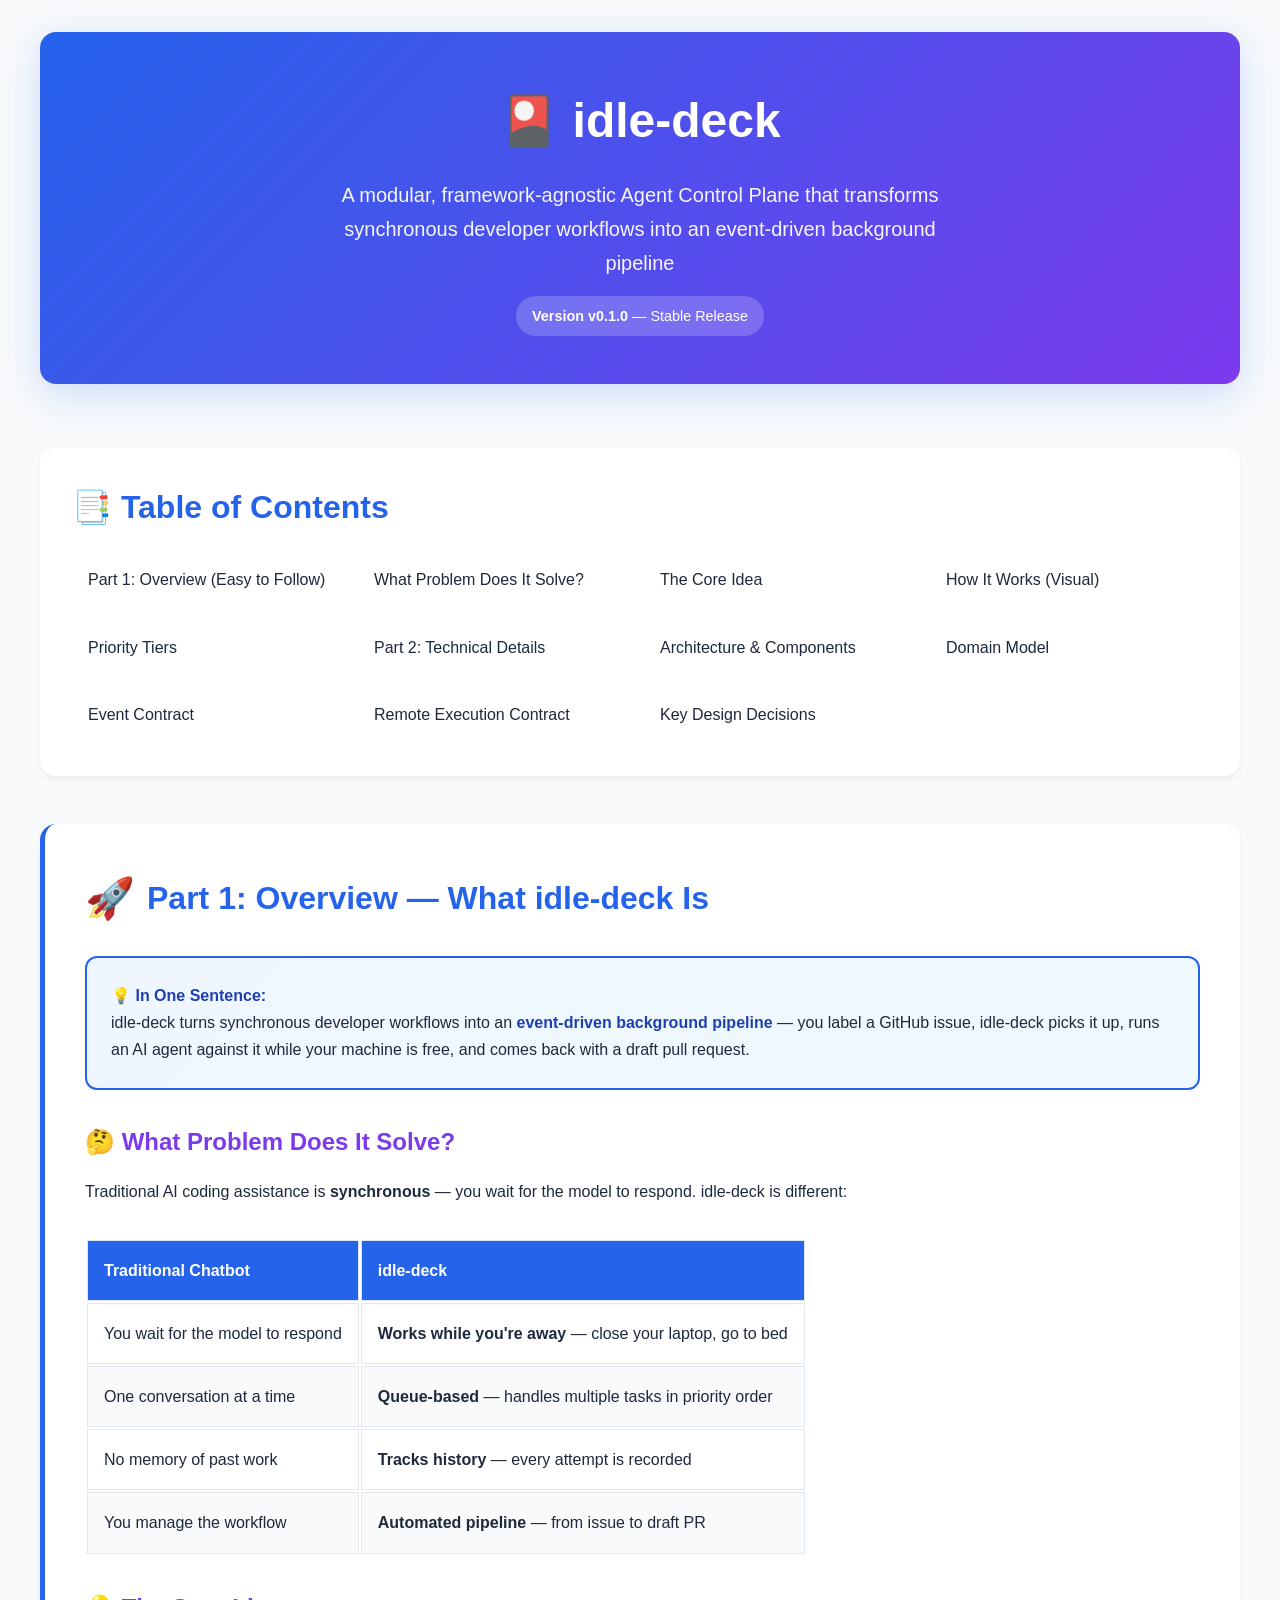
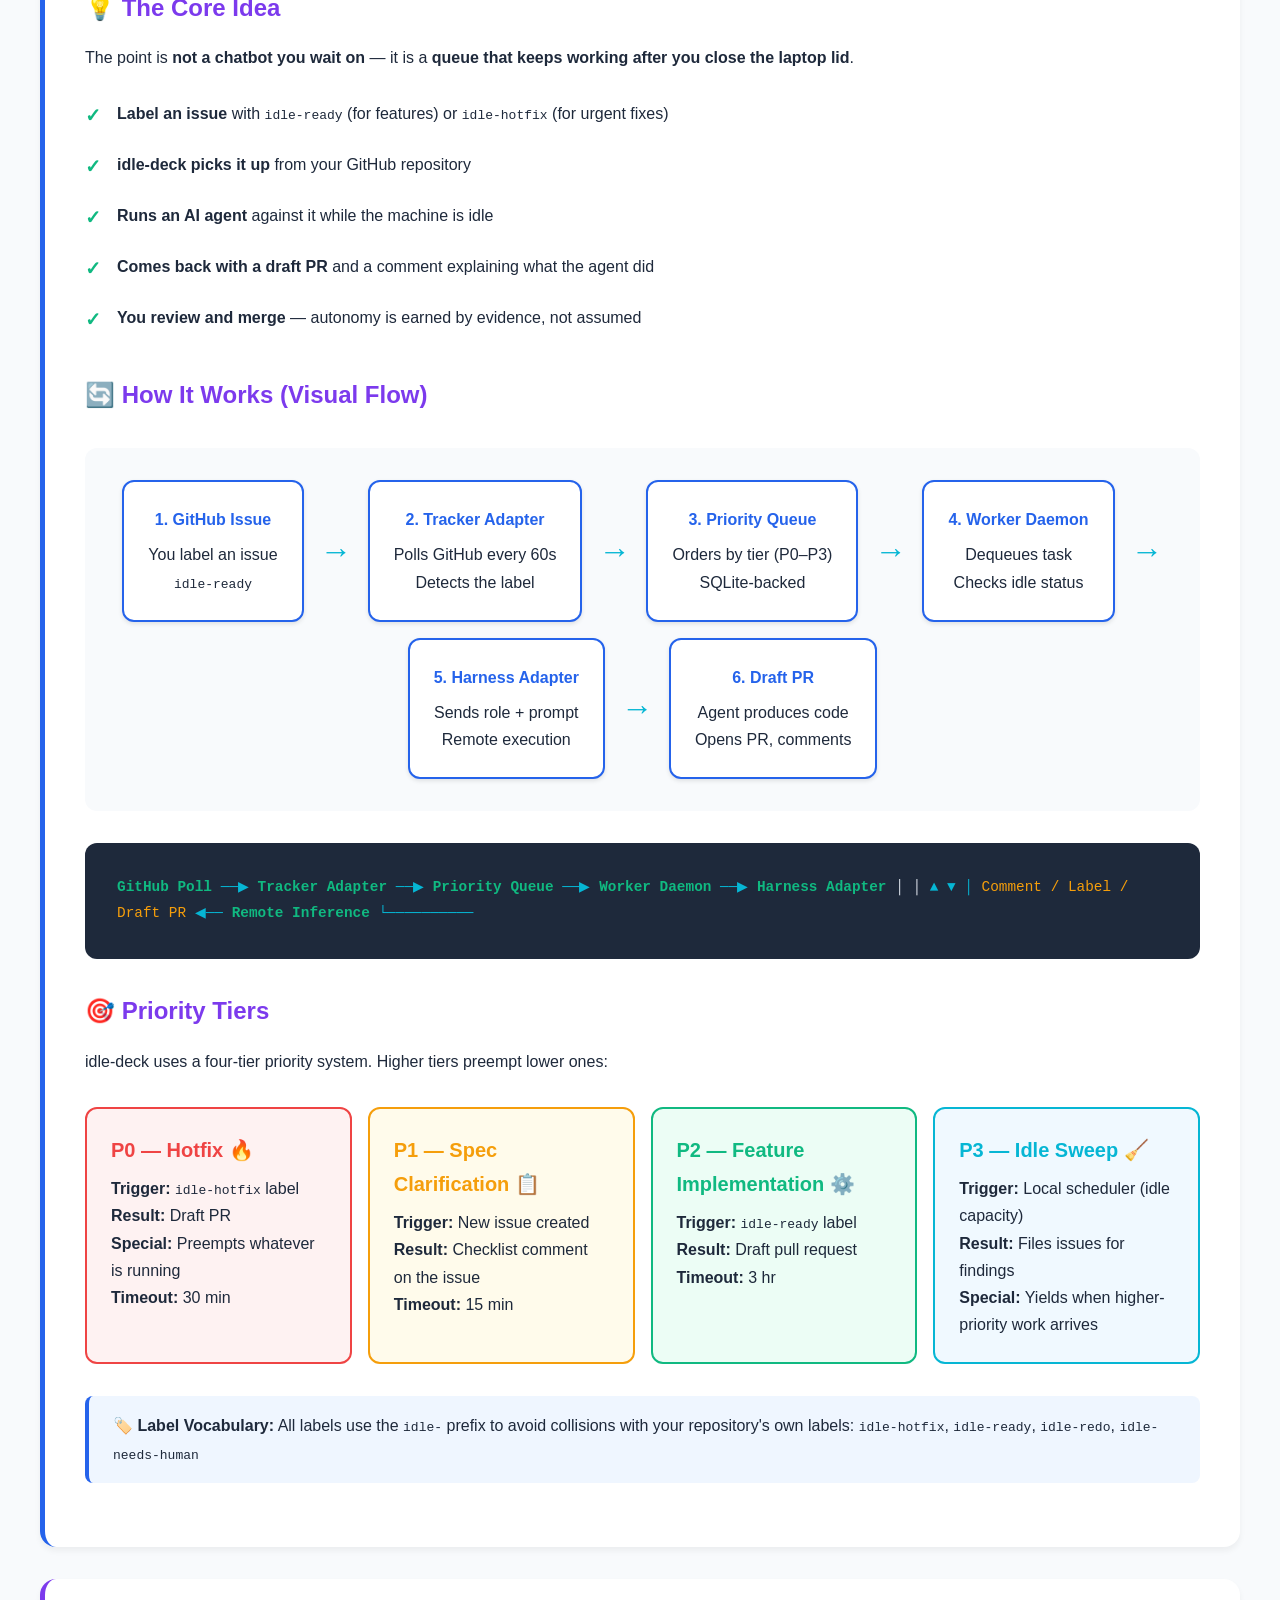
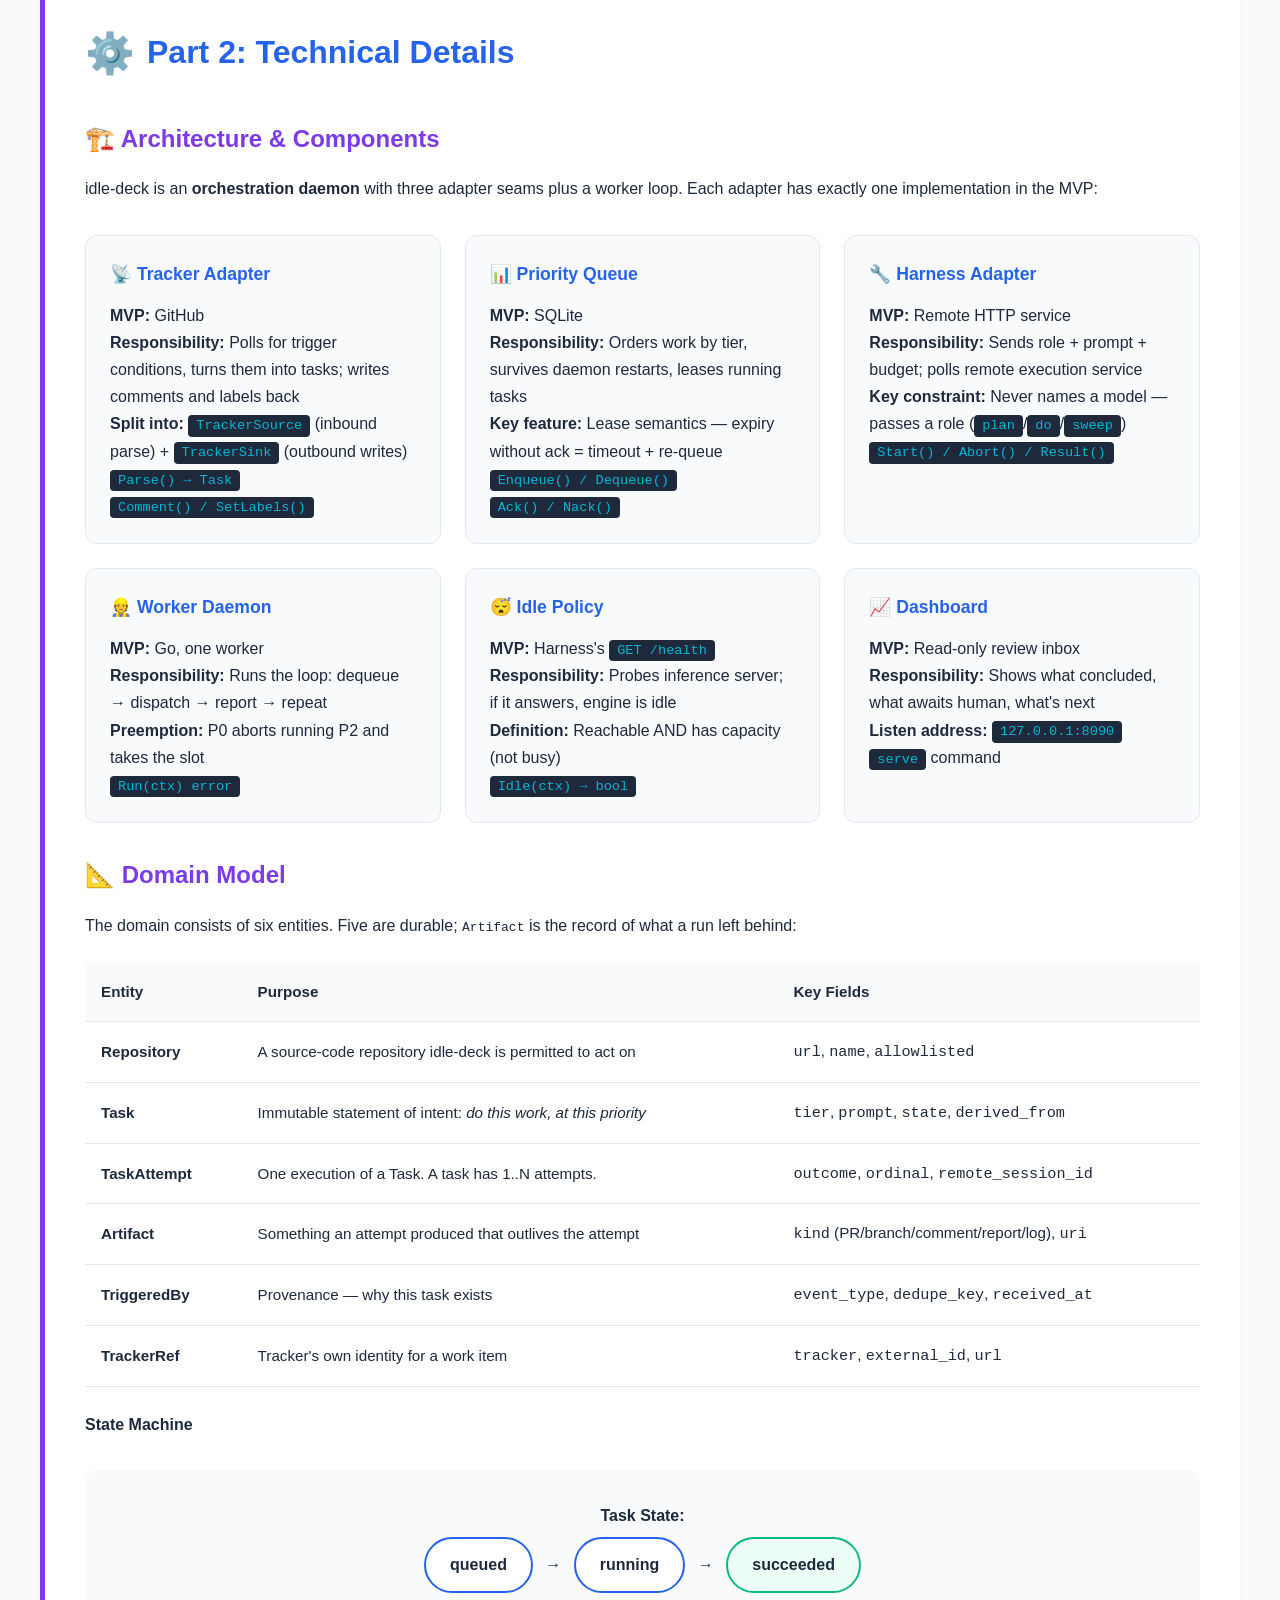
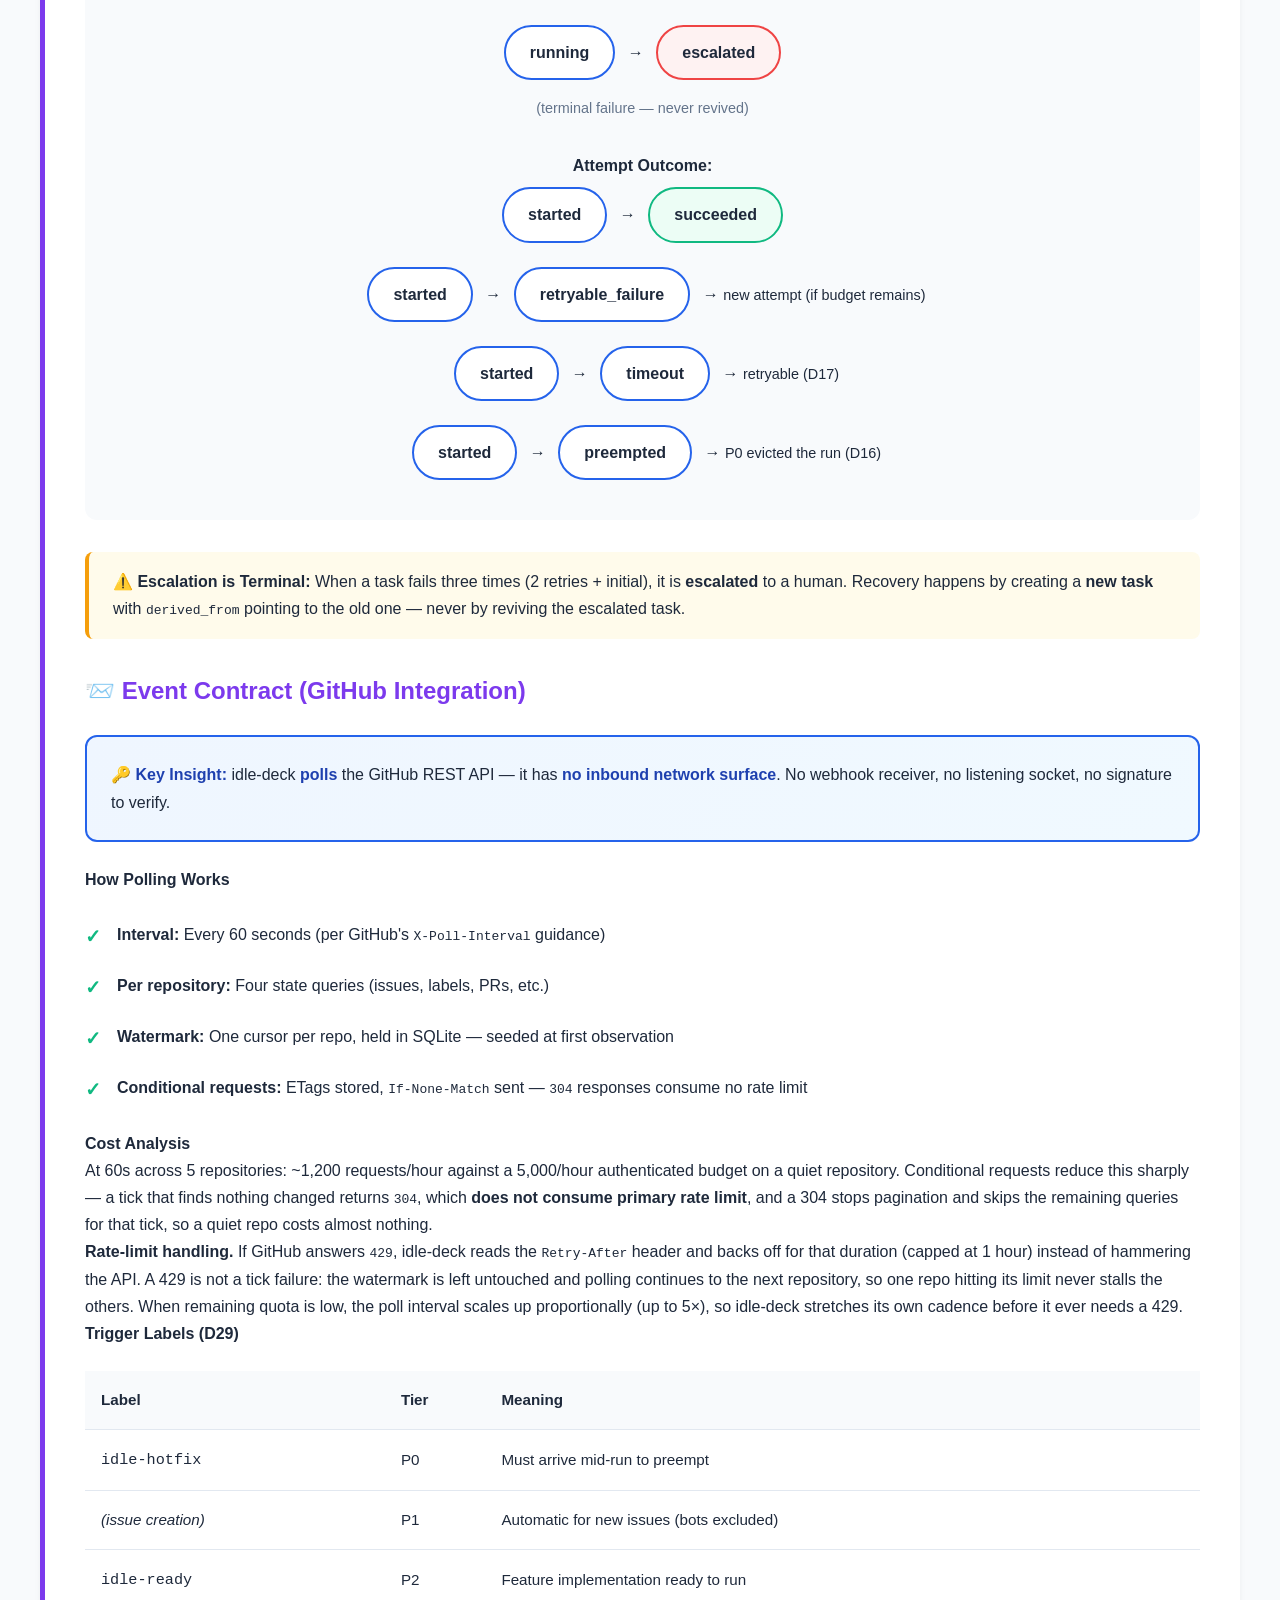
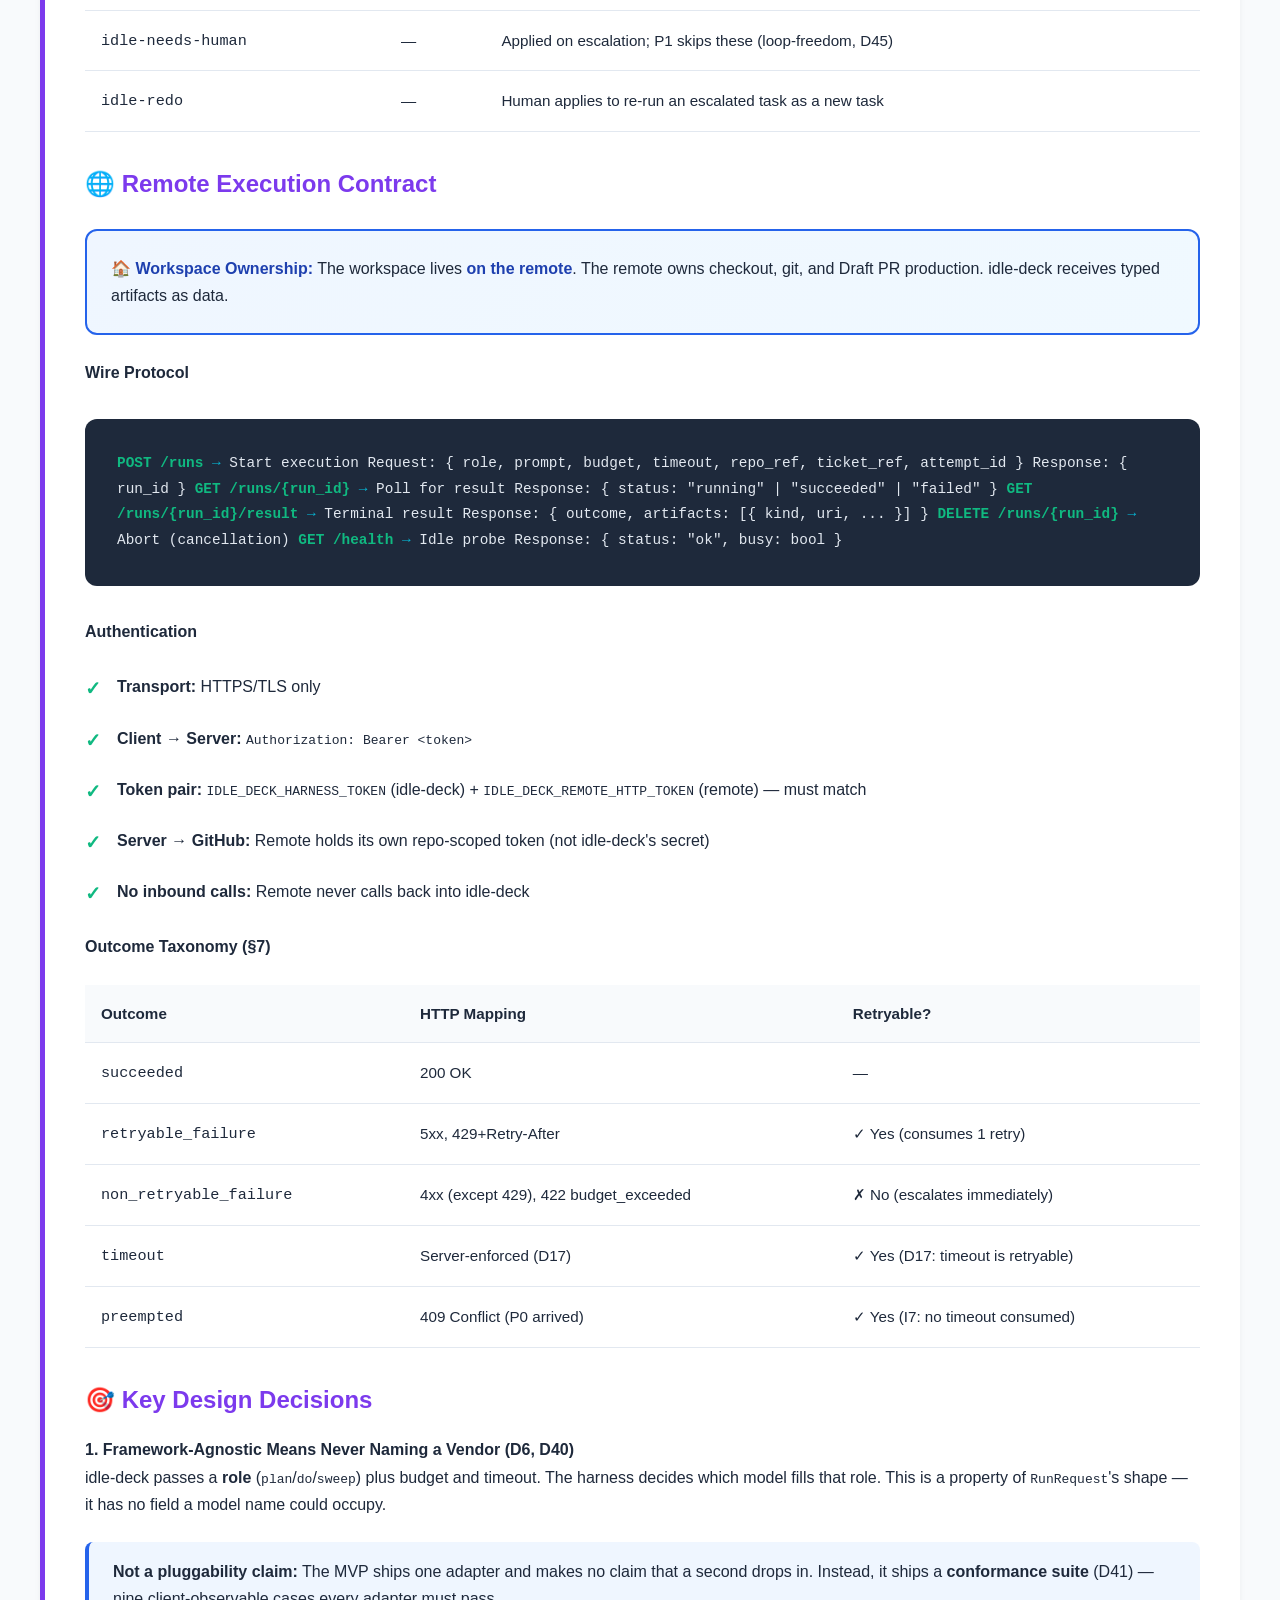
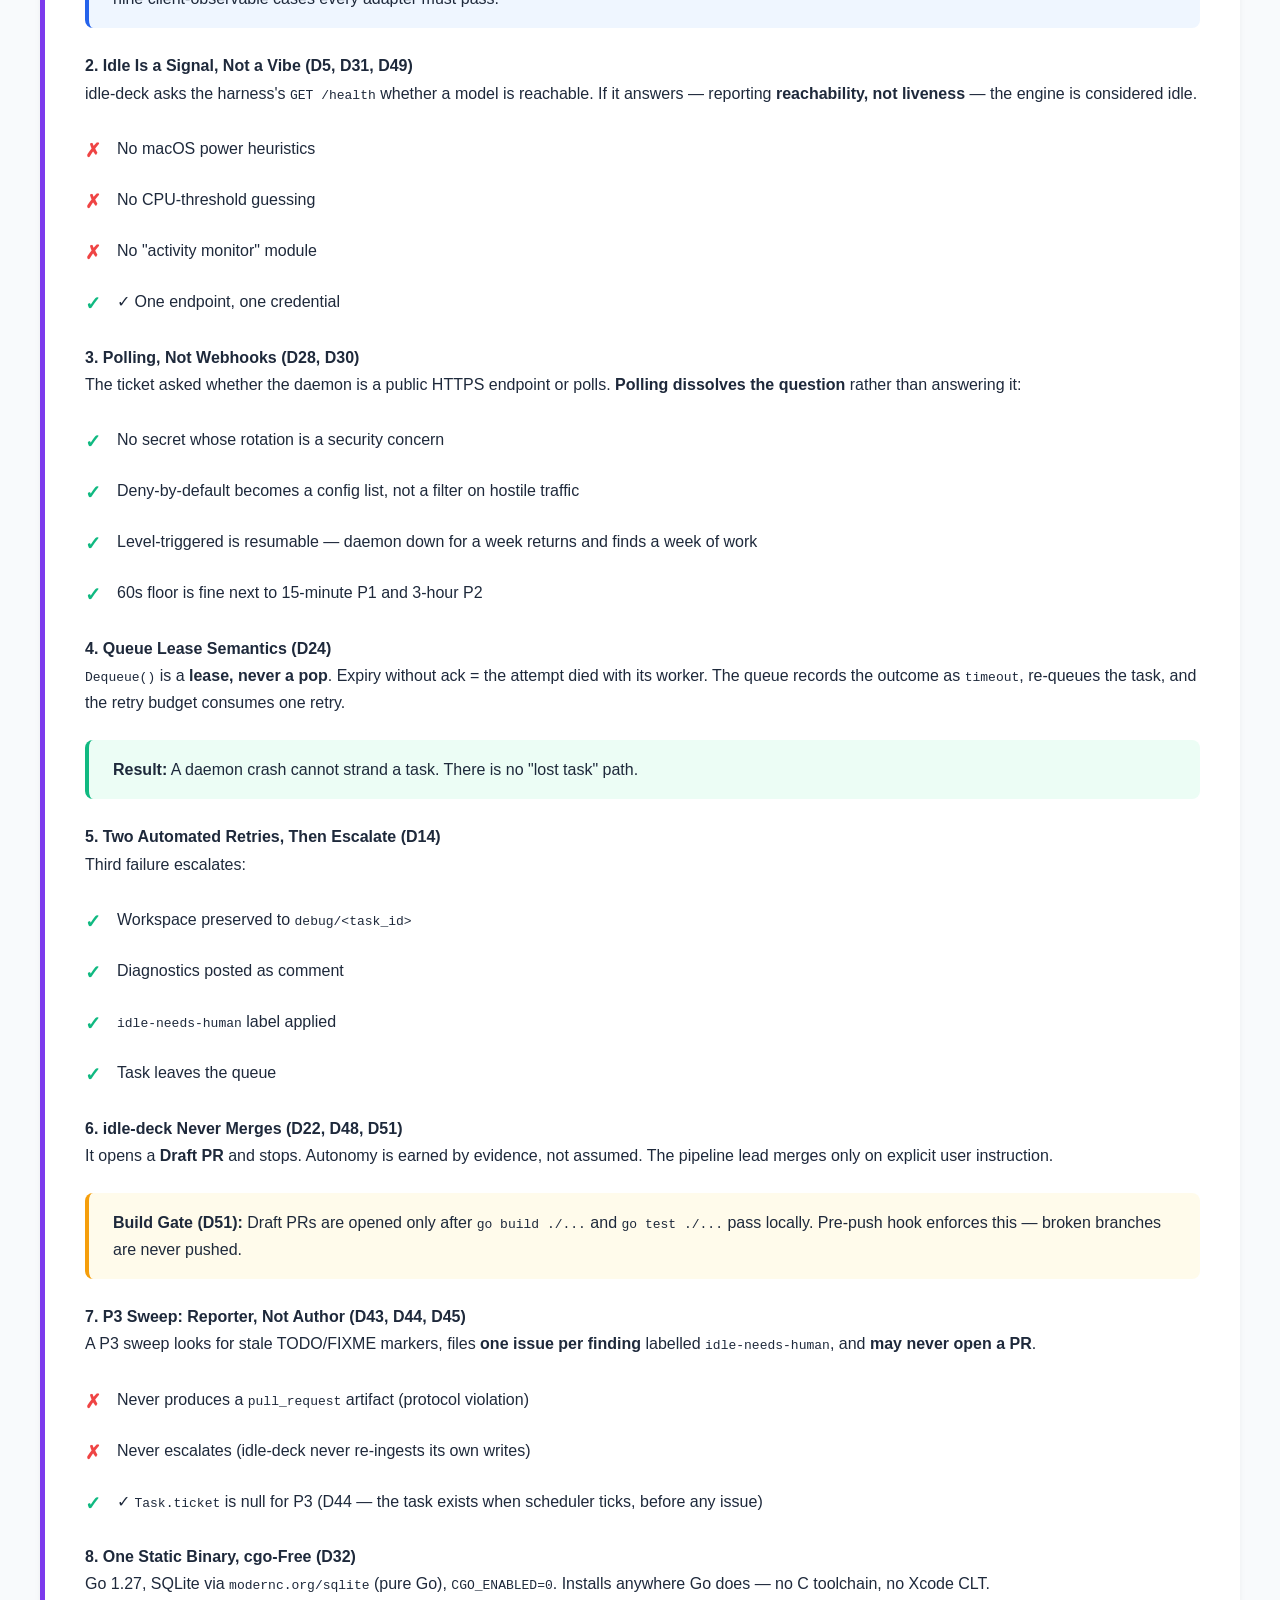
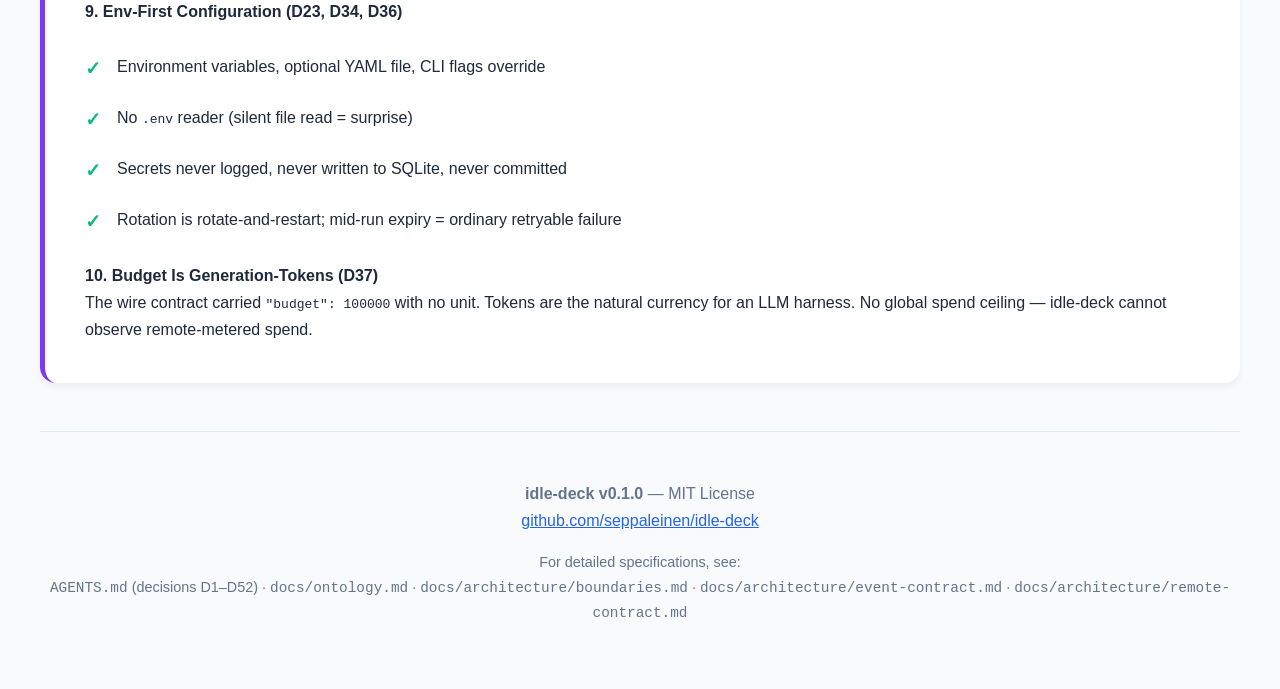
==== EXPLANATION.html @ 6f50c801 "docs: record rate-limit awareness (D52) in event contract, AGENTS.md, changelog, EXPLANATION.html Co" ====
<!DOCTYPE html>
<html lang="en">
<head>
    <meta charset="UTF-8">
    <meta name="viewport" content="width=device-width, initial-scale=1.0">
    <title>idle-deck — What It Is and How It Works</title>
    <style>
        :root {
            --primary: #2563eb;
            --primary-dark: #1e40af;
            --secondary: #7c3aed;
            --accent: #06b6d4;
            --success: #10b981;
            --warning: #f59e0b;
            --danger: #ef4444;
            --bg: #f8fafc;
            --card-bg: #ffffff;
            --text: #1e293b;
            --text-light: #64748b;
            --border: #e2e8f0;
        }

        * {
            margin: 0;
            padding: 0;
            box-sizing: border-box;
        }

        body {
            font-family: -apple-system, BlinkMacSystemFont, 'Segoe UI', Roboto, 'Helvetica Neue', Arial, sans-serif;
            line-height: 1.7;
            color: var(--text);
            background: var(--bg);
            padding: 2rem;
        }

        .container {
            max-width: 1200px;
            margin: 0 auto;
        }

        header {
            text-align: center;
            margin-bottom: 4rem;
            padding: 3rem 0;
            background: linear-gradient(135deg, var(--primary) 0%, var(--secondary) 100%);
            border-radius: 1rem;
            color: white;
            box-shadow: 0 10px 40px rgba(37, 99, 235, 0.2);
        }

        header h1 {
            font-size: 3rem;
            margin-bottom: 1rem;
            font-weight: 800;
        }

        header .tagline {
            font-size: 1.25rem;
            opacity: 0.95;
            max-width: 600px;
            margin: 0 auto;
        }

        .version-badge {
            display: inline-block;
            background: rgba(255,255,255,0.2);
            padding: 0.5rem 1rem;
            border-radius: 2rem;
            margin-top: 1rem;
            font-size: 0.9rem;
        }

        nav.toc {
            background: var(--card-bg);
            padding: 2rem;
            border-radius: 1rem;
            margin-bottom: 3rem;
            box-shadow: 0 4px 6px rgba(0,0,0,0.05);
        }

        nav.toc h2 {
            margin-bottom: 1rem;
            color: var(--primary);
        }

        nav.toc ul {
            list-style: none;
            display: grid;
            grid-template-columns: repeat(auto-fit, minmax(250px, 1fr));
            gap: 0.5rem;
        }

        nav.toc li {
            padding: 0.5rem 0;
        }

        nav.toc a {
            color: var(--text);
            text-decoration: none;
            padding: 0.5rem 1rem;
            border-radius: 0.5rem;
            display: block;
            transition: all 0.2s;
        }

        nav.toc a:hover {
            background: var(--primary);
            color: white;
        }

        section {
            background: var(--card-bg);
            padding: 2.5rem;
            border-radius: 1rem;
            margin-bottom: 2rem;
            box-shadow: 0 4px 6px rgba(0,0,0,0.05);
        }

        section.part-1 {
            border-left: 5px solid var(--primary);
        }

        section.part-2 {
            border-left: 5px solid var(--secondary);
        }

        h2 {
            font-size: 2rem;
            margin-bottom: 1.5rem;
            color: var(--primary);
            display: flex;
            align-items: center;
            gap: 0.75rem;
        }

        h2 .icon {
            font-size: 2.5rem;
        }

        h3 {
            font-size: 1.5rem;
            margin: 2rem 0 1rem;
            color: var(--secondary);
        }

        .highlight-box {
            background: linear-gradient(135deg, #eff6ff 0%, #f0f9ff 100%);
            border: 2px solid var(--primary);
            border-radius: 0.75rem;
            padding: 1.5rem;
            margin: 1.5rem 0;
        }

        .highlight-box strong {
            color: var(--primary-dark);
        }

        .diagram {
            background: #1e293b;
            color: #e2e8f0;
            padding: 2rem;
            border-radius: 0.75rem;
            margin: 2rem 0;
            overflow-x: auto;
            font-family: 'Courier New', monospace;
            font-size: 0.9rem;
            line-height: 1.8;
        }

        .diagram .arrow {
            color: var(--accent);
        }

        .diagram .component {
            color: var(--success);
            font-weight: bold;
        }

        .diagram .data {
            color: var(--warning);
        }

        .flow-chart {
            display: flex;
            flex-wrap: wrap;
            gap: 1rem;
            justify-content: center;
            align-items: center;
            margin: 2rem 0;
            padding: 2rem;
            background: var(--bg);
            border-radius: 0.75rem;
        }

        .flow-step {
            background: white;
            padding: 1.5rem;
            border-radius: 0.75rem;
            border: 2px solid var(--primary);
            text-align: center;
            min-width: 150px;
            box-shadow: 0 2px 4px rgba(0,0,0,0.1);
        }

        .flow-step strong {
            display: block;
            color: var(--primary);
            margin-bottom: 0.5rem;
        }

        .flow-arrow {
            font-size: 2rem;
            color: var(--accent);
        }

        .tier-grid {
            display: grid;
            grid-template-columns: repeat(auto-fit, minmax(200px, 1fr));
            gap: 1rem;
            margin: 2rem 0;
        }

        .tier-card {
            padding: 1.5rem;
            border-radius: 0.75rem;
            border: 2px solid;
        }

        .tier-card.p0 {
            background: #fef2f2;
            border-color: var(--danger);
        }

        .tier-card.p1 {
            background: #fffbeb;
            border-color: var(--warning);
        }

        .tier-card.p2 {
            background: #ecfdf5;
            border-color: var(--success);
        }

        .tier-card.p3 {
            background: #f0f9ff;
            border-color: var(--accent);
        }

        .tier-card h4 {
            font-size: 1.25rem;
            margin-bottom: 0.5rem;
        }

        .tier-card.p0 h4 { color: var(--danger); }
        .tier-card.p1 h4 { color: var(--warning); }
        .tier-card.p2 h4 { color: var(--success); }
        .tier-card.p3 h4 { color: var(--accent); }

        .entity-table {
            width: 100%;
            border-collapse: collapse;
            margin: 1.5rem 0;
            font-size: 0.95rem;
        }

        .entity-table th,
        .entity-table td {
            padding: 1rem;
            text-align: left;
            border-bottom: 1px solid var(--border);
        }

        .entity-table th {
            background: var(--bg);
            font-weight: 600;
            color: var(--text);
        }

        .entity-table tr:hover {
            background: var(--bg);
        }

        .callout {
            padding: 1rem 1.5rem;
            border-radius: 0.5rem;
            margin: 1.5rem 0;
            border-left: 4px solid;
        }

        .callout.info {
            background: #eff6ff;
            border-color: var(--primary);
        }

        .callout.warning {
            background: #fffbeb;
            border-color: var(--warning);
        }

        .callout.success {
            background: #ecfdf5;
            border-color: var(--success);
        }

        .component-grid {
            display: grid;
            grid-template-columns: repeat(auto-fit, minmax(280px, 1fr));
            gap: 1.5rem;
            margin: 2rem 0;
        }

        .component-card {
            background: var(--bg);
            padding: 1.5rem;
            border-radius: 0.75rem;
            border: 1px solid var(--border);
        }

        .component-card h4 {
            color: var(--primary);
            margin-bottom: 0.75rem;
            font-size: 1.1rem;
        }

        .component-card code {
            background: #1e293b;
            color: var(--accent);
            padding: 0.2rem 0.5rem;
            border-radius: 0.25rem;
            font-size: 0.85rem;
        }

        .state-machine {
            background: var(--bg);
            padding: 2rem;
            border-radius: 0.75rem;
            margin: 2rem 0;
            text-align: center;
        }

        .state {
            display: inline-block;
            padding: 0.75rem 1.5rem;
            background: white;
            border: 2px solid var(--primary);
            border-radius: 2rem;
            margin: 0.5rem;
            font-weight: 600;
        }

        .state.terminal {
            border-color: var(--success);
            background: #ecfdf5;
        }

        .state.terminal.failure {
            border-color: var(--danger);
            background: #fef2f2;
        }

        .comparison-table {
            width: 100%;
            border-collapse: collapse;
            margin: 2rem 0;
        }

        .comparison-table th,
        .comparison-table td {
            padding: 1rem;
            border: 1px solid var(--border);
            text-align: left;
        }

        .comparison-table th {
            background: var(--primary);
            color: white;
        }

        .comparison-table tr:nth-child(even) {
            background: var(--bg);
        }

        .icon-list {
            list-style: none;
            margin: 1rem 0;
        }

        .icon-list li {
            padding: 0.75rem 0;
            padding-left: 2rem;
            position: relative;
        }

        .icon-list li::before {
            content: '✓';
            position: absolute;
            left: 0;
            color: var(--success);
            font-weight: bold;
            font-size: 1.2rem;
        }

        .icon-list li.no::before {
            content: '✗';
            color: var(--danger);
        }

        footer {
            text-align: center;
            padding: 3rem 0;
            color: var(--text-light);
            border-top: 1px solid var(--border);
            margin-top: 3rem;
        }

        @media (max-width: 768px) {
            body {
                padding: 1rem;
            }

            header h1 {
                font-size: 2rem;
            }

            section {
                padding: 1.5rem;
            }

            .flow-chart {
                flex-direction: column;
            }

            .flow-arrow {
                transform: rotate(90deg);
            }
        }
    </style>
</head>
<body>
    <div class="container">
        <header>
            <h1>🎴 idle-deck</h1>
            <p class="tagline">
                A modular, framework-agnostic Agent Control Plane that transforms synchronous developer workflows into an event-driven background pipeline
            </p>
            <div class="version-badge">
                <strong>Version v0.1.0</strong> — Stable Release
            </div>
        </header>

        <nav class="toc">
            <h2>📑 Table of Contents</h2>
            <ul>
                <li><a href="#part1-overview">Part 1: Overview (Easy to Follow)</a></li>
                <li><a href="#what-problem">What Problem Does It Solve?</a></li>
                <li><a href="#core-idea">The Core Idea</a></li>
                <li><a href="#how-it-works">How It Works (Visual)</a></li>
                <li><a href="#priority-tiers">Priority Tiers</a></li>
                <li><a href="#part2-technical">Part 2: Technical Details</a></li>
                <li><a href="#architecture">Architecture & Components</a></li>
                <li><a href="#domain-model">Domain Model</a></li>
                <li><a href="#event-contract">Event Contract</a></li>
                <li><a href="#remote-contract">Remote Execution Contract</a></li>
                <li><a href="#key-decisions">Key Design Decisions</a></li>
            </ul>
        </nav>

        <!-- PART 1: OVERVIEW -->
        <section id="part1-overview" class="part-1">
            <h2><span class="icon">🚀</span> Part 1: Overview — What idle-deck Is</h2>

            <div class="highlight-box">
                <strong>💡 In One Sentence:</strong><br>
                idle-deck turns synchronous developer workflows into an <strong>event-driven background pipeline</strong> — you label a GitHub issue, idle-deck picks it up, runs an AI agent against it while your machine is free, and comes back with a draft pull request.
            </div>

            <h3 id="what-problem">🤔 What Problem Does It Solve?</h3>

            <p>Traditional AI coding assistance is <strong>synchronous</strong> — you wait for the model to respond. idle-deck is different:</p>

            <div class="comparison-table">
                <table>
                    <thead>
                        <tr>
                            <th>Traditional Chatbot</th>
                            <th>idle-deck</th>
                        </tr>
                    </thead>
                    <tbody>
                        <tr>
                            <td>You wait for the model to respond</td>
                            <td><strong>Works while you're away</strong> — close your laptop, go to bed</td>
                        </tr>
                        <tr>
                            <td>One conversation at a time</td>
                            <td><strong>Queue-based</strong> — handles multiple tasks in priority order</td>
                        </tr>
                        <tr>
                            <td>No memory of past work</td>
                            <td><strong>Tracks history</strong> — every attempt is recorded</td>
                        </tr>
                        <tr>
                            <td>You manage the workflow</td>
                            <td><strong>Automated pipeline</strong> — from issue to draft PR</td>
                        </tr>
                    </tbody>
                </table>
            </div>

            <h3 id="core-idea">💡 The Core Idea</h3>

            <p>The point is <strong>not a chatbot you wait on</strong> — it is a <strong>queue that keeps working after you close the laptop lid</strong>.</p>

            <ul class="icon-list">
                <li><strong>Label an issue</strong> with <code>idle-ready</code> (for features) or <code>idle-hotfix</code> (for urgent fixes)</li>
                <li><strong>idle-deck picks it up</strong> from your GitHub repository</li>
                <li><strong>Runs an AI agent</strong> against it while the machine is idle</li>
                <li><strong>Comes back with a draft PR</strong> and a comment explaining what the agent did</li>
                <li><strong>You review and merge</strong> — autonomy is earned by evidence, not assumed</li>
            </ul>

            <h3 id="how-it-works">🔄 How It Works (Visual Flow)</h3>

            <div class="flow-chart">
                <div class="flow-step">
                    <strong>1. GitHub Issue</strong>
                    You label an issue<br>
                    <code>idle-ready</code>
                </div>
                <div class="flow-arrow">→</div>
                <div class="flow-step">
                    <strong>2. Tracker Adapter</strong>
                    Polls GitHub every 60s<br>
                    Detects the label
                </div>
                <div class="flow-arrow">→</div>
                <div class="flow-step">
                    <strong>3. Priority Queue</strong>
                    Orders by tier (P0–P3)<br>
                    SQLite-backed
                </div>
                <div class="flow-arrow">→</div>
                <div class="flow-step">
                    <strong>4. Worker Daemon</strong>
                    Dequeues task<br>
                    Checks idle status
                </div>
                <div class="flow-arrow">→</div>
                <div class="flow-step">
                    <strong>5. Harness Adapter</strong>
                    Sends role + prompt<br>
                    Remote execution
                </div>
                <div class="flow-arrow">→</div>
                <div class="flow-step">
                    <strong>6. Draft PR</strong>
                    Agent produces code<br>
                    Opens PR, comments
                </div>
            </div>

            <div class="diagram">
<span class="component">GitHub Poll</span> <span class="arrow">──▶</span> <span class="component">Tracker Adapter</span> <span class="arrow">──▶</span> <span class="component">Priority Queue</span> <span class="arrow">──▶</span> <span class="component">Worker Daemon</span> <span class="arrow">──▶</span> <span class="component">Harness Adapter</span>
                                                                                                                                  │                                                    │
                                                                                                                                  <span class="arrow">▲</span>                                                    <span class="arrow">▼</span>
                                                                                                                                  <span class="arrow">│</span>                                   <span class="data">Comment / Label / Draft PR</span> <span class="arrow">◀──</span> <span class="component">Remote Inference</span>
                                                                                                                                  <span class="arrow">└──────────</span>
            </div>

            <h3 id="priority-tiers">🎯 Priority Tiers</h3>

            <p>idle-deck uses a four-tier priority system. Higher tiers preempt lower ones:</p>

            <div class="tier-grid">
                <div class="tier-card p0">
                    <h4>P0 — Hotfix 🔥</h4>
                    <p><strong>Trigger:</strong> <code>idle-hotfix</code> label</p>
                    <p><strong>Result:</strong> Draft PR</p>
                    <p><strong>Special:</strong> Preempts whatever is running</p>
                    <p><strong>Timeout:</strong> 30 min</p>
                </div>

                <div class="tier-card p1">
                    <h4>P1 — Spec Clarification 📋</h4>
                    <p><strong>Trigger:</strong> New issue created</p>
                    <p><strong>Result:</strong> Checklist comment on the issue</p>
                    <p><strong>Timeout:</strong> 15 min</p>
                </div>

                <div class="tier-card p2">
                    <h4>P2 — Feature Implementation ⚙️</h4>
                    <p><strong>Trigger:</strong> <code>idle-ready</code> label</p>
                    <p><strong>Result:</strong> Draft pull request</p>
                    <p><strong>Timeout:</strong> 3 hr</p>
                </div>

                <div class="tier-card p3">
                    <h4>P3 — Idle Sweep 🧹</h4>
                    <p><strong>Trigger:</strong> Local scheduler (idle capacity)</p>
                    <p><strong>Result:</strong> Files issues for findings</p>
                    <p><strong>Special:</strong> Yields when higher-priority work arrives</p>
                </div>
            </div>

            <div class="callout info">
                <strong>🏷️ Label Vocabulary:</strong> All labels use the <code>idle-</code> prefix to avoid collisions with your repository's own labels:
                <code>idle-hotfix</code>, <code>idle-ready</code>, <code>idle-redo</code>, <code>idle-needs-human</code>
            </div>
        </section>

        <!-- PART 2: TECHNICAL DETAILS -->
        <section id="part2-technical" class="part-2">
            <h2><span class="icon">⚙️</span> Part 2: Technical Details</h2>

            <h3 id="architecture">🏗️ Architecture & Components</h3>

            <p>idle-deck is an <strong>orchestration daemon</strong> with three adapter seams plus a worker loop. Each adapter has exactly one implementation in the MVP:</p>

            <div class="component-grid">
                <div class="component-card">
                    <h4>📡 Tracker Adapter</h4>
                    <p><strong>MVP:</strong> GitHub</p>
                    <p><strong>Responsibility:</strong> Polls for trigger conditions, turns them into tasks; writes comments and labels back</p>
                    <p><strong>Split into:</strong> <code>TrackerSource</code> (inbound parse) + <code>TrackerSink</code> (outbound writes)</p>
                    <code>Parse() → Task</code><br>
                    <code>Comment() / SetLabels()</code>
                </div>

                <div class="component-card">
                    <h4>📊 Priority Queue</h4>
                    <p><strong>MVP:</strong> SQLite</p>
                    <p><strong>Responsibility:</strong> Orders work by tier, survives daemon restarts, leases running tasks</p>
                    <p><strong>Key feature:</strong> Lease semantics — expiry without ack = timeout + re-queue</p>
                    <code>Enqueue() / Dequeue()</code><br>
                    <code>Ack() / Nack()</code>
                </div>

                <div class="component-card">
                    <h4>🔧 Harness Adapter</h4>
                    <p><strong>MVP:</strong> Remote HTTP service</p>
                    <p><strong>Responsibility:</strong> Sends role + prompt + budget; polls remote execution service</p>
                    <p><strong>Key constraint:</strong> Never names a model — passes a role (<code>plan</code>/<code>do</code>/<code>sweep</code>)</p>
                    <code>Start() / Abort() / Result()</code>
                </div>

                <div class="component-card">
                    <h4>👷 Worker Daemon</h4>
                    <p><strong>MVP:</strong> Go, one worker</p>
                    <p><strong>Responsibility:</strong> Runs the loop: dequeue → dispatch → report → repeat</p>
                    <p><strong>Preemption:</strong> P0 aborts running P2 and takes the slot</p>
                    <code>Run(ctx) error</code>
                </div>

                <div class="component-card">
                    <h4>😴 Idle Policy</h4>
                    <p><strong>MVP:</strong> Harness's <code>GET /health</code></p>
                    <p><strong>Responsibility:</strong> Probes inference server; if it answers, engine is idle</p>
                    <p><strong>Definition:</strong> Reachable AND has capacity (not busy)</p>
                    <code>Idle(ctx) → bool</code>
                </div>

                <div class="component-card">
                    <h4>📈 Dashboard</h4>
                    <p><strong>MVP:</strong> Read-only review inbox</p>
                    <p><strong>Responsibility:</strong> Shows what concluded, what awaits human, what's next</p>
                    <p><strong>Listen address:</strong> <code>127.0.0.1:8090</code></p>
                    <code>serve</code> command
                </div>
            </div>

            <h3 id="domain-model">📐 Domain Model</h3>

            <p>The domain consists of six entities. Five are durable; <code>Artifact</code> is the record of what a run left behind:</p>

            <table class="entity-table">
                <thead>
                    <tr>
                        <th>Entity</th>
                        <th>Purpose</th>
                        <th>Key Fields</th>
                    </tr>
                </thead>
                <tbody>
                    <tr>
                        <td><strong>Repository</strong></td>
                        <td>A source-code repository idle-deck is permitted to act on</td>
                        <td><code>url</code>, <code>name</code>, <code>allowlisted</code></td>
                    </tr>
                    <tr>
                        <td><strong>Task</strong></td>
                        <td>Immutable statement of intent: <em>do this work, at this priority</em></td>
                        <td><code>tier</code>, <code>prompt</code>, <code>state</code>, <code>derived_from</code></td>
                    </tr>
                    <tr>
                        <td><strong>TaskAttempt</strong></td>
                        <td>One execution of a Task. A task has 1..N attempts.</td>
                        <td><code>outcome</code>, <code>ordinal</code>, <code>remote_session_id</code></td>
                    </tr>
                    <tr>
                        <td><strong>Artifact</strong></td>
                        <td>Something an attempt produced that outlives the attempt</td>
                        <td><code>kind</code> (PR/branch/comment/report/log), <code>uri</code></td>
                    </tr>
                    <tr>
                        <td><strong>TriggeredBy</strong></td>
                        <td>Provenance — why this task exists</td>
                        <td><code>event_type</code>, <code>dedupe_key</code>, <code>received_at</code></td>
                    </tr>
                    <tr>
                        <td><strong>TrackerRef</strong></td>
                        <td>Tracker's own identity for a work item</td>
                        <td><code>tracker</code>, <code>external_id</code>, <code>url</code></td>
                    </tr>
                </tbody>
            </table>

            <h4>State Machine</h4>

            <div class="state-machine">
                <p><strong>Task State:</strong></p>
                <div>
                    <span class="state">queued</span>
                    <span class="arrow">→</span>
                    <span class="state">running</span>
                    <span class="arrow">→</span>
                    <span class="state terminal">succeeded</span>
                </div>
                <div style="margin-top: 1rem;">
                    <span class="state">running</span>
                    <span class="arrow">→</span>
                    <span class="state terminal failure">escalated</span>
                    <span style="display:block; margin-top:0.5rem; font-size:0.9rem; color:var(--text-light)">(terminal failure — never revived)</span>
                </div>

                <p style="margin-top: 2rem;"><strong>Attempt Outcome:</strong></p>
                <div>
                    <span class="state">started</span>
                    <span class="arrow">→</span>
                    <span class="state terminal">succeeded</span>
                </div>
                <div style="margin-top: 0.5rem;">
                    <span class="state">started</span>
                    <span class="arrow">→</span>
                    <span class="state">retryable_failure</span>
                    <span class="arrow">→</span>
                    <span style="font-size:0.9rem">new attempt (if budget remains)</span>
                </div>
                <div style="margin-top: 0.5rem;">
                    <span class="state">started</span>
                    <span class="arrow">→</span>
                    <span class="state">timeout</span>
                    <span class="arrow">→</span>
                    <span style="font-size:0.9rem">retryable (D17)</span>
                </div>
                <div style="margin-top: 0.5rem;">
                    <span class="state">started</span>
                    <span class="arrow">→</span>
                    <span class="state">preempted</span>
                    <span class="arrow">→</span>
                    <span style="font-size:0.9rem">P0 evicted the run (D16)</span>
                </div>
            </div>

            <div class="callout warning">
                <strong>⚠️ Escalation is Terminal:</strong> When a task fails three times (2 retries + initial), it is <strong>escalated</strong> to a human. Recovery happens by creating a <strong>new task</strong> with <code>derived_from</code> pointing to the old one — never by reviving the escalated task.
            </div>

            <h3 id="event-contract">📨 Event Contract (GitHub Integration)</h3>

            <div class="highlight-box">
                <strong>🔑 Key Insight:</strong> idle-deck <strong>polls</strong> the GitHub REST API — it has <strong>no inbound network surface</strong>. No webhook receiver, no listening socket, no signature to verify.
            </div>

            <h4>How Polling Works</h4>

            <ul class="icon-list">
                <li><strong>Interval:</strong> Every 60 seconds (per GitHub's <code>X-Poll-Interval</code> guidance)</li>
                <li><strong>Per repository:</strong> Four state queries (issues, labels, PRs, etc.)</li>
                <li><strong>Watermark:</strong> One cursor per repo, held in SQLite — seeded at first observation</li>
                <li><strong>Conditional requests:</strong> ETags stored, <code>If-None-Match</code> sent — <code>304</code> responses consume no rate limit</li>
            </ul>

            <h4>Cost Analysis</h4>

            <p>At 60s across 5 repositories: ~1,200 requests/hour against a 5,000/hour authenticated budget
            on a quiet repository. Conditional requests reduce this sharply — a tick that finds nothing
            changed returns <code>304</code>, which <strong>does not consume primary rate limit</strong>, and
            a 304 stops pagination and skips the remaining queries for that tick, so a quiet repo costs
            almost nothing.</p>

            <p><strong>Rate-limit handling.</strong> If GitHub answers <code>429</code>, idle-deck reads the
            <code>Retry-After</code> header and backs off for that duration (capped at 1 hour) instead of
            hammering the API. A 429 is not a tick failure: the watermark is left untouched and polling
            continues to the next repository, so one repo hitting its limit never stalls the others. When
            remaining quota is low, the poll interval scales up proportionally (up to 5×), so idle-deck
            stretches its own cadence before it ever needs a 429.</p>

            <h4>Trigger Labels (D29)</h4>

            <table class="entity-table">
                <thead>
                    <tr>
                        <th>Label</th>
                        <th>Tier</th>
                        <th>Meaning</th>
                    </tr>
                </thead>
                <tbody>
                    <tr>
                        <td><code>idle-hotfix</code></td>
                        <td>P0</td>
                        <td>Must arrive mid-run to preempt</td>
                    </tr>
                    <tr>
                        <td><em>(issue creation)</em></td>
                        <td>P1</td>
                        <td>Automatic for new issues (bots excluded)</td>
                    </tr>
                    <tr>
                        <td><code>idle-ready</code></td>
                        <td>P2</td>
                        <td>Feature implementation ready to run</td>
                    </tr>
                    <tr>
                        <td><code>idle-needs-human</code></td>
                        <td>—</td>
                        <td>Applied on escalation; P1 skips these (loop-freedom, D45)</td>
                    </tr>
                    <tr>
                        <td><code>idle-redo</code></td>
                        <td>—</td>
                        <td>Human applies to re-run an escalated task as a new task</td>
                    </tr>
                </tbody>
            </table>

            <h3 id="remote-contract">🌐 Remote Execution Contract</h3>

            <div class="highlight-box">
                <strong>🏠 Workspace Ownership:</strong> The workspace lives <strong>on the remote</strong>. The remote owns checkout, git, and Draft PR production. idle-deck receives typed artifacts as data.
            </div>

            <h4>Wire Protocol</h4>

            <div class="diagram">
<span class="component">POST /runs</span> <span class="arrow">→</span> Start execution
  Request:  { role, prompt, budget, timeout, repo_ref, ticket_ref, attempt_id }
  Response: { run_id }

<span class="component">GET /runs/{run_id}</span> <span class="arrow">→</span> Poll for result
  Response: { status: "running" | "succeeded" | "failed" }

<span class="component">GET /runs/{run_id}/result</span> <span class="arrow">→</span> Terminal result
  Response: { outcome, artifacts: [{ kind, uri, ... }] }

<span class="component">DELETE /runs/{run_id}</span> <span class="arrow">→</span> Abort (cancellation)

<span class="component">GET /health</span> <span class="arrow">→</span> Idle probe
  Response: { status: "ok", busy: bool }
            </div>

            <h4>Authentication</h4>

            <ul class="icon-list">
                <li><strong>Transport:</strong> HTTPS/TLS only</li>
                <li><strong>Client → Server:</strong> <code>Authorization: Bearer &lt;token&gt;</code></li>
                <li><strong>Token pair:</strong> <code>IDLE_DECK_HARNESS_TOKEN</code> (idle-deck) + <code>IDLE_DECK_REMOTE_HTTP_TOKEN</code> (remote) — must match</li>
                <li><strong>Server → GitHub:</strong> Remote holds its own repo-scoped token (not idle-deck's secret)</li>
                <li><strong>No inbound calls:</strong> Remote never calls back into idle-deck</li>
            </ul>

            <h4>Outcome Taxonomy (§7)</h4>

            <table class="entity-table">
                <thead>
                    <tr>
                        <th>Outcome</th>
                        <th>HTTP Mapping</th>
                        <th>Retryable?</th>
                    </tr>
                </thead>
                <tbody>
                    <tr>
                        <td><code>succeeded</code></td>
                        <td>200 OK</td>
                        <td>—</td>
                    </tr>
                    <tr>
                        <td><code>retryable_failure</code></td>
                        <td>5xx, 429+Retry-After</td>
                        <td>✓ Yes (consumes 1 retry)</td>
                    </tr>
                    <tr>
                        <td><code>non_retryable_failure</code></td>
                        <td>4xx (except 429), 422 budget_exceeded</td>
                        <td>✗ No (escalates immediately)</td>
                    </tr>
                    <tr>
                        <td><code>timeout</code></td>
                        <td>Server-enforced (D17)</td>
                        <td>✓ Yes (D17: timeout is retryable)</td>
                    </tr>
                    <tr>
                        <td><code>preempted</code></td>
                        <td>409 Conflict (P0 arrived)</td>
                        <td>✓ Yes (I7: no timeout consumed)</td>
                    </tr>
                </tbody>
            </table>

            <h3 id="key-decisions">🎯 Key Design Decisions</h3>

            <h4>1. Framework-Agnostic Means Never Naming a Vendor (D6, D40)</h4>

            <p>idle-deck passes a <strong>role</strong> (<code>plan</code>/<code>do</code>/<code>sweep</code>) plus budget and timeout. The harness decides which model fills that role. This is a property of <code>RunRequest</code>'s shape — it has no field a model name could occupy.</p>

            <div class="callout info">
                <strong>Not a pluggability claim:</strong> The MVP ships one adapter and makes no claim that a second drops in. Instead, it ships a <strong>conformance suite</strong> (D41) — nine client-observable cases every adapter must pass.
            </div>

            <h4>2. Idle Is a Signal, Not a Vibe (D5, D31, D49)</h4>

            <p>idle-deck asks the harness's <code>GET /health</code> whether a model is reachable. If it answers — reporting <strong>reachability, not liveness</strong> — the engine is considered idle.</p>

            <ul class="icon-list">
                <li class="no">No macOS power heuristics</li>
                <li class="no">No CPU-threshold guessing</li>
                <li class="no">No "activity monitor" module</li>
                <li>✓ One endpoint, one credential</li>
            </ul>

            <h4>3. Polling, Not Webhooks (D28, D30)</h4>

            <p>The ticket asked whether the daemon is a public HTTPS endpoint or polls. <strong>Polling dissolves the question</strong> rather than answering it:</p>

            <ul class="icon-list">
                <li>No secret whose rotation is a security concern</li>
                <li>Deny-by-default becomes a config list, not a filter on hostile traffic</li>
                <li>Level-triggered is resumable — daemon down for a week returns and finds a week of work</li>
                <li>60s floor is fine next to 15-minute P1 and 3-hour P2</li>
            </ul>

            <h4>4. Queue Lease Semantics (D24)</h4>

            <p><code>Dequeue()</code> is a <strong>lease, never a pop</strong>. Expiry without ack = the attempt died with its worker. The queue records the outcome as <code>timeout</code>, re-queues the task, and the retry budget consumes one retry.</p>

            <div class="callout success">
                <strong>Result:</strong> A daemon crash cannot strand a task. There is no "lost task" path.
            </div>

            <h4>5. Two Automated Retries, Then Escalate (D14)</h4>

            <p>Third failure escalates:</p>

            <ul class="icon-list">
                <li>Workspace preserved to <code>debug/&lt;task_id&gt;</code></li>
                <li>Diagnostics posted as comment</li>
                <li><code>idle-needs-human</code> label applied</li>
                <li>Task leaves the queue</li>
            </ul>

            <h4>6. idle-deck Never Merges (D22, D48, D51)</h4>

            <p>It opens a <strong>Draft PR</strong> and stops. Autonomy is earned by evidence, not assumed. The pipeline lead merges only on explicit user instruction.</p>

            <div class="callout warning">
                <strong>Build Gate (D51):</strong> Draft PRs are opened only after <code>go build ./...</code> and <code>go test ./...</code> pass locally. Pre-push hook enforces this — broken branches are never pushed.
            </div>

            <h4>7. P3 Sweep: Reporter, Not Author (D43, D44, D45)</h4>

            <p>A P3 sweep looks for stale TODO/FIXME markers, files <strong>one issue per finding</strong> labelled <code>idle-needs-human</code>, and <strong>may never open a PR</strong>.</p>

            <ul class="icon-list">
                <li class="no">Never produces a <code>pull_request</code> artifact (protocol violation)</li>
                <li class="no">Never escalates (idle-deck never re-ingests its own writes)</li>
                <li>✓ <code>Task.ticket</code> is null for P3 (D44 — the task exists when scheduler ticks, before any issue)</li>
            </ul>

            <h4>8. One Static Binary, cgo-Free (D32)</h4>

            <p>Go 1.27, SQLite via <code>modernc.org/sqlite</code> (pure Go), <code>CGO_ENABLED=0</code>. Installs anywhere Go does — no C toolchain, no Xcode CLT.</p>

            <h4>9. Env-First Configuration (D23, D34, D36)</h4>

            <ul class="icon-list">
                <li>Environment variables, optional YAML file, CLI flags override</li>
                <li>No <code>.env</code> reader (silent file read = surprise)</li>
                <li>Secrets never logged, never written to SQLite, never committed</li>
                <li>Rotation is rotate-and-restart; mid-run expiry = ordinary retryable failure</li>
            </ul>

            <h4>10. Budget Is Generation-Tokens (D37)</h4>

            <p>The wire contract carried <code>"budget": 100000</code> with no unit. Tokens are the natural currency for an LLM harness. No global spend ceiling — idle-deck cannot observe remote-metered spend.</p>
        </section>

        <footer>
            <p>
                <strong>idle-deck v0.1.0</strong> — MIT License<br>
                <a href="https://github.com/seppaleinen/idle-deck" style="color: var(--primary);">github.com/seppaleinen/idle-deck</a>
            </p>
            <p style="margin-top: 1rem; font-size: 0.9rem;">
                For detailed specifications, see:<br>
                <code>AGENTS.md</code> (decisions D1–D52) · 
                <code>docs/ontology.md</code> · 
                <code>docs/architecture/boundaries.md</code> · 
                <code>docs/architecture/event-contract.md</code> · 
                <code>docs/architecture/remote-contract.md</code>
            </p>
        </footer>
    </div>
</body>
</html>
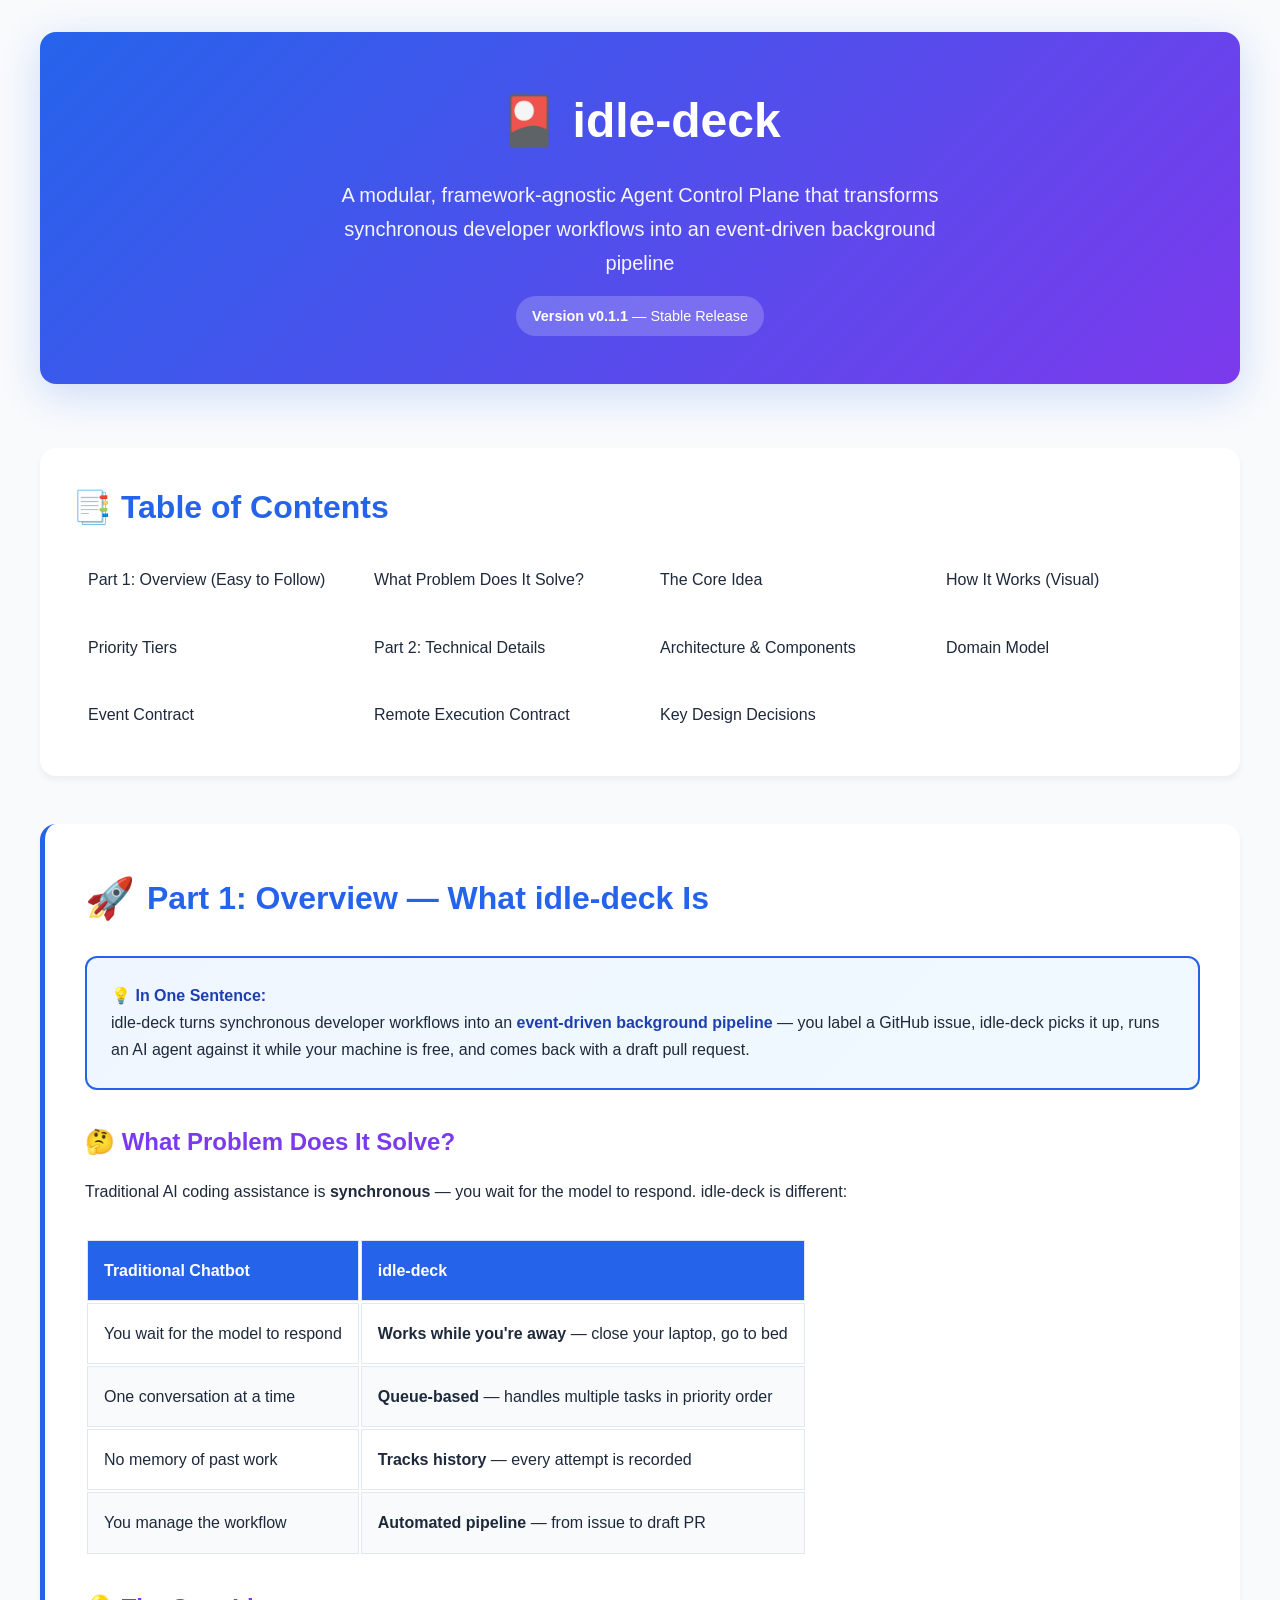
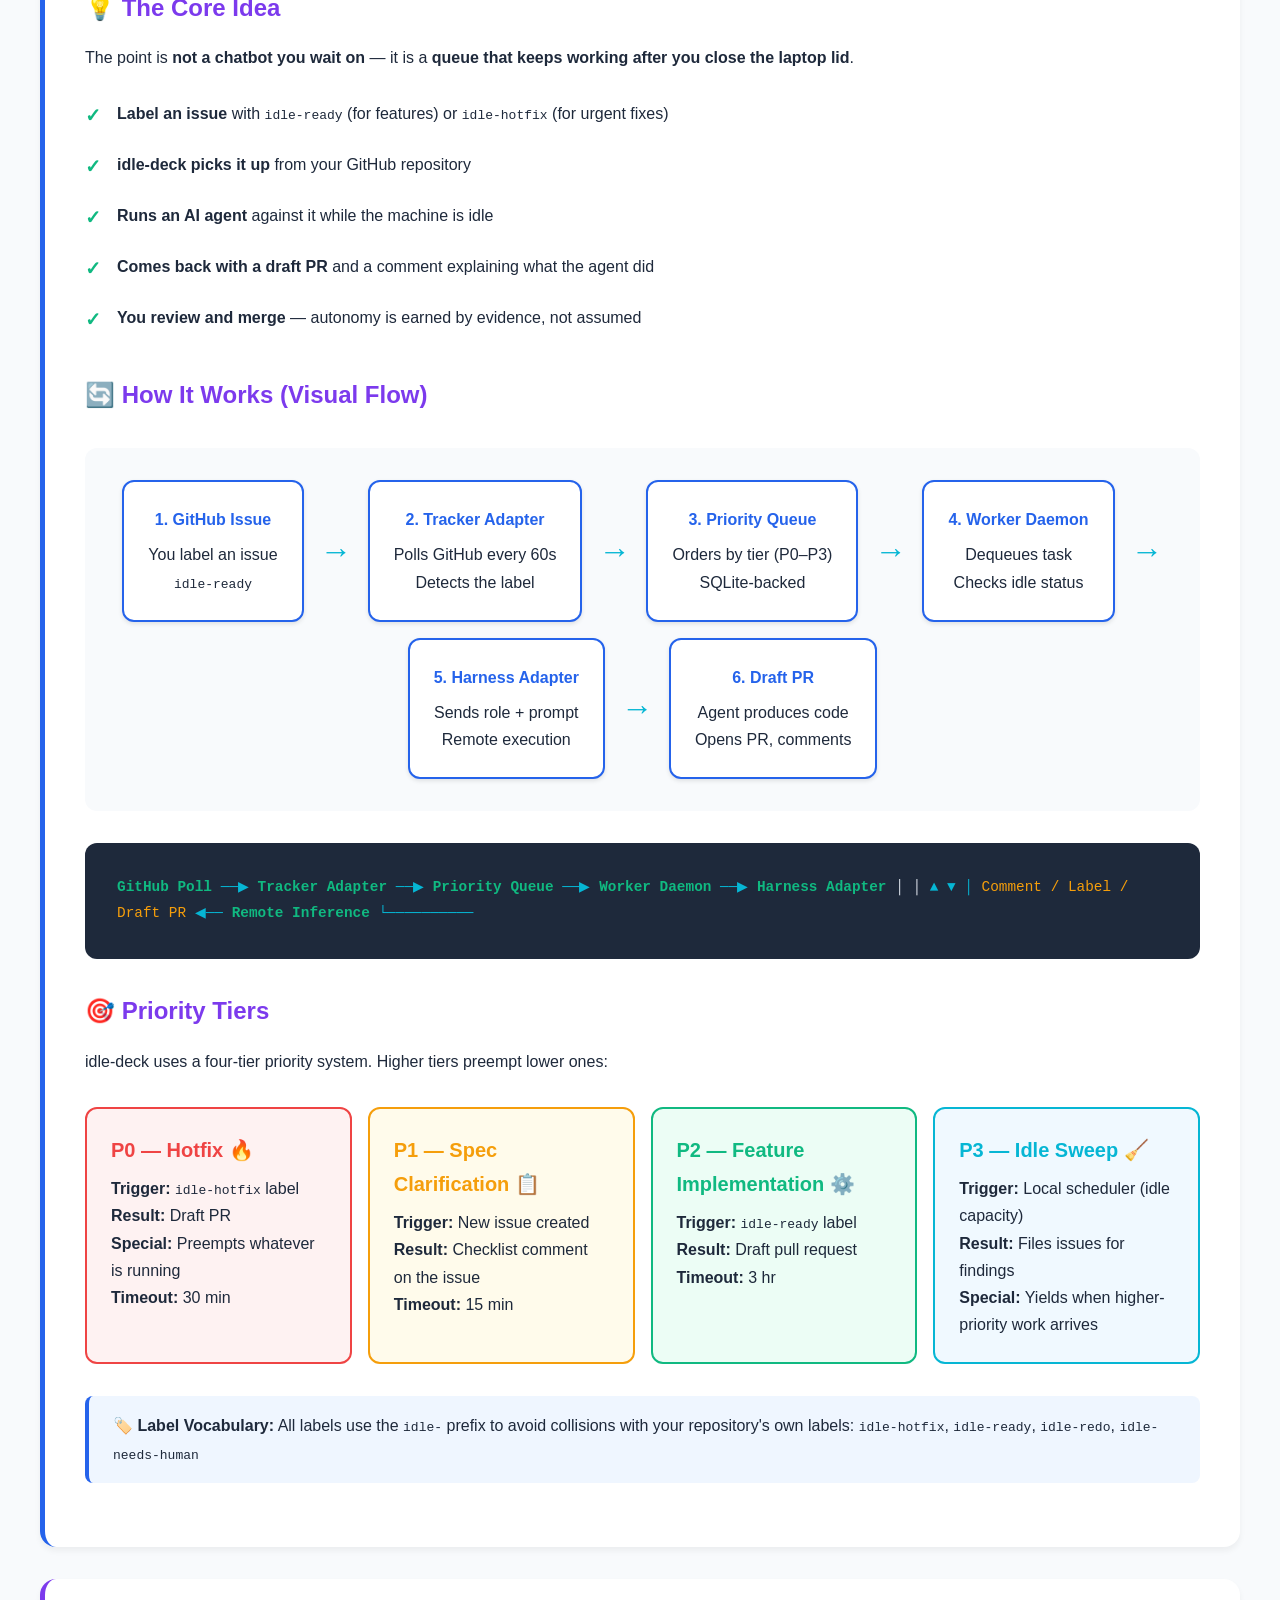
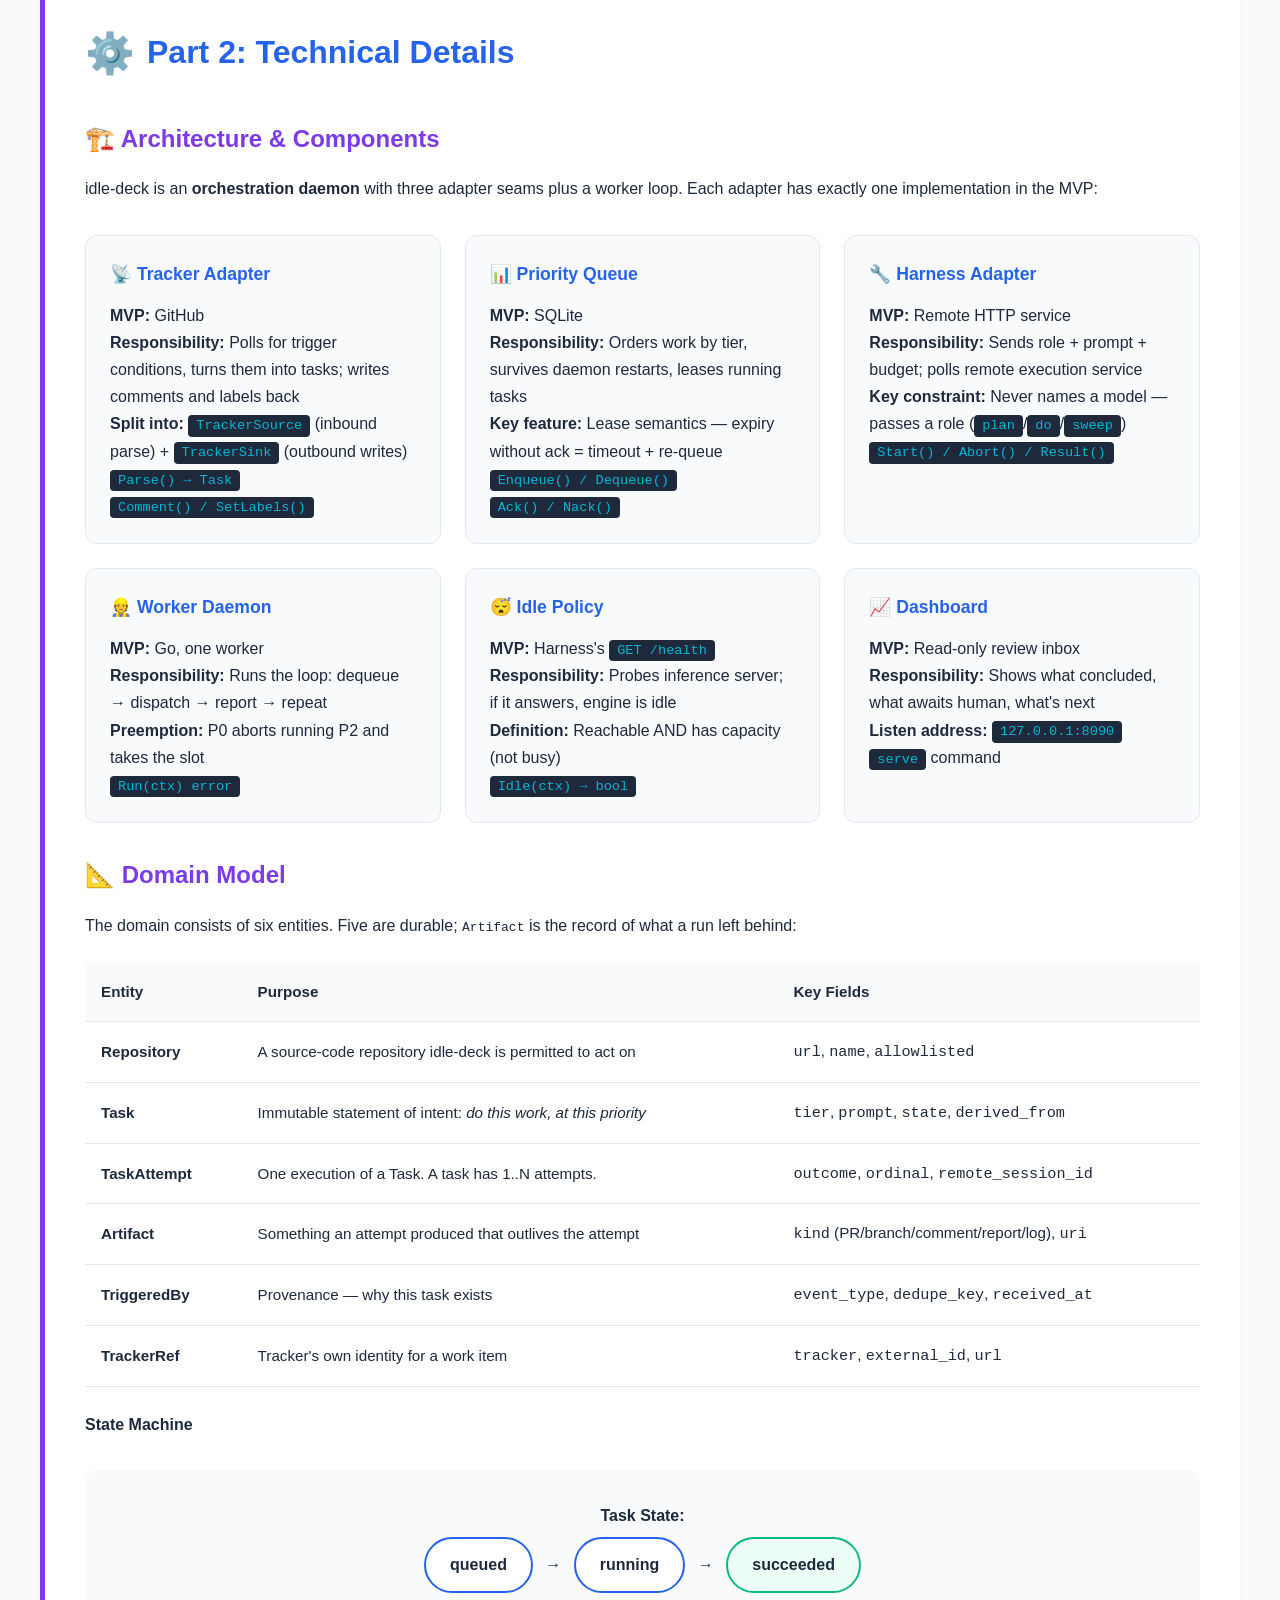
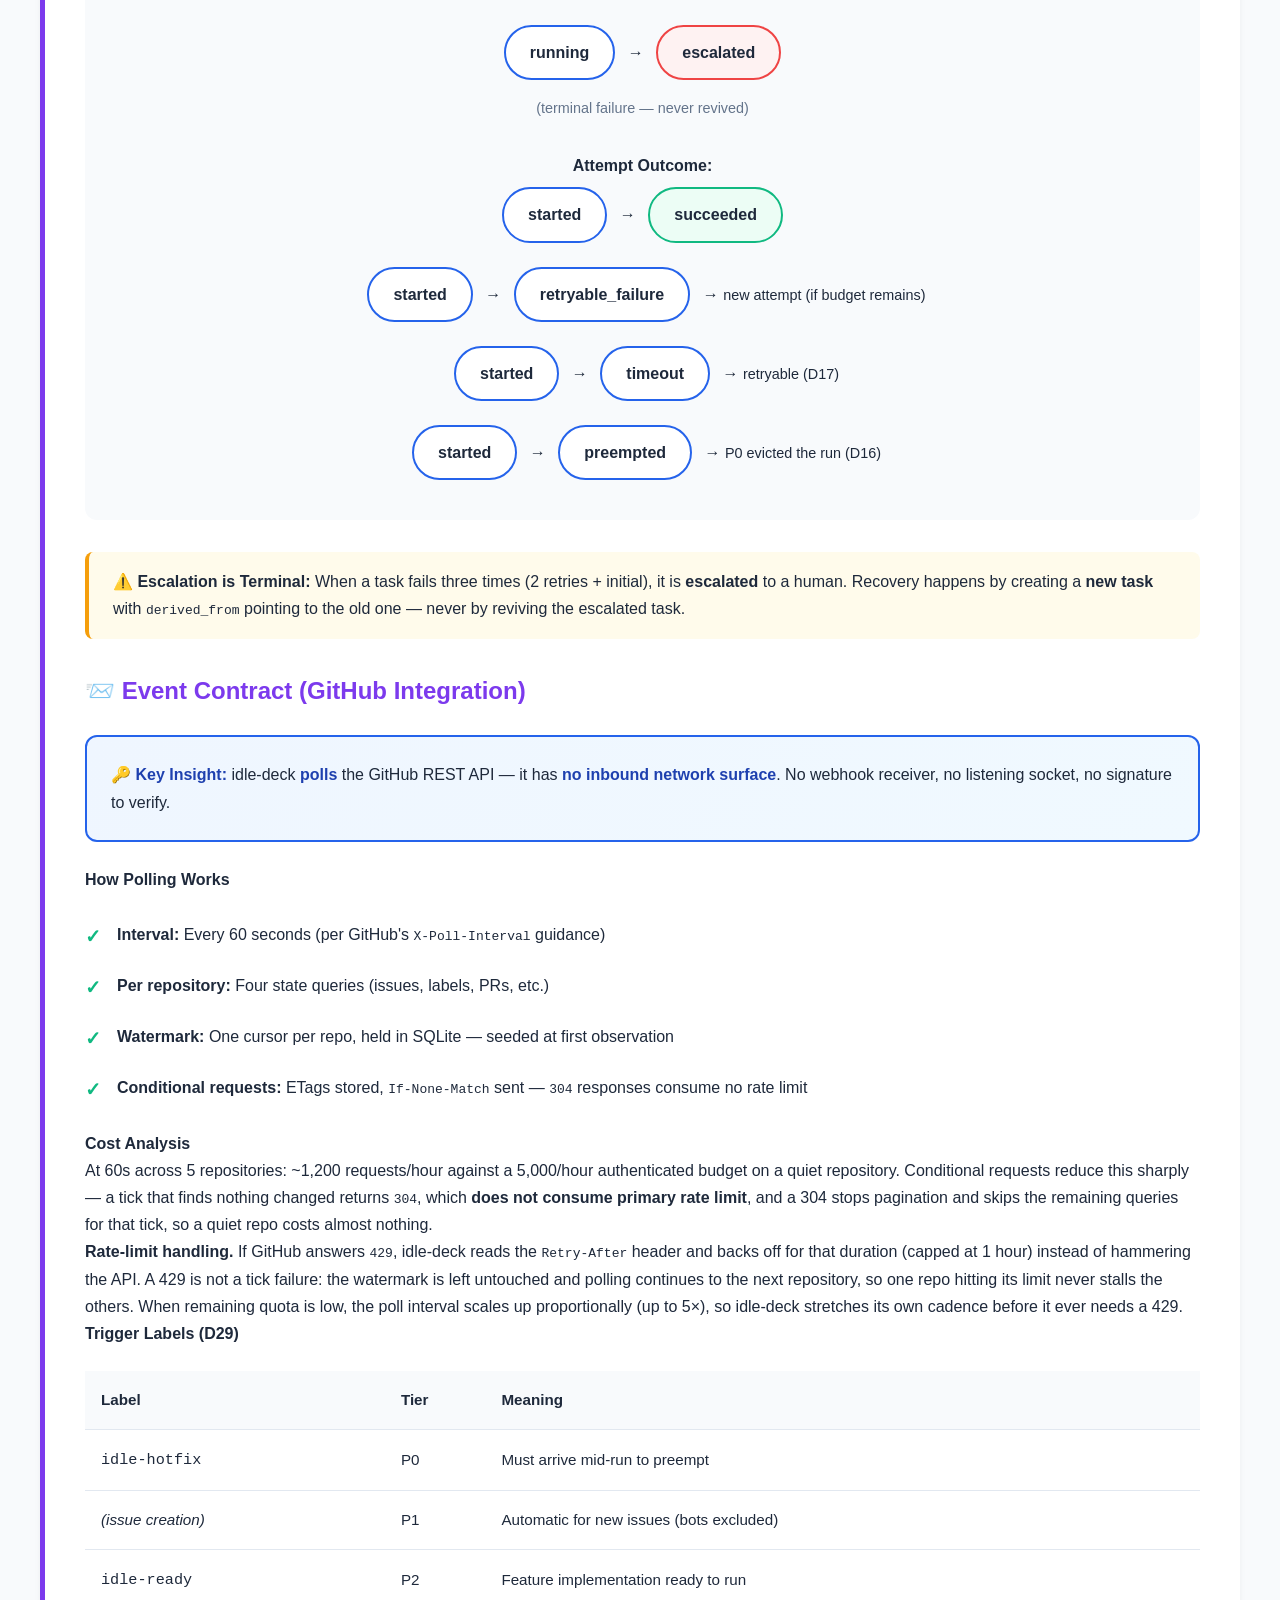
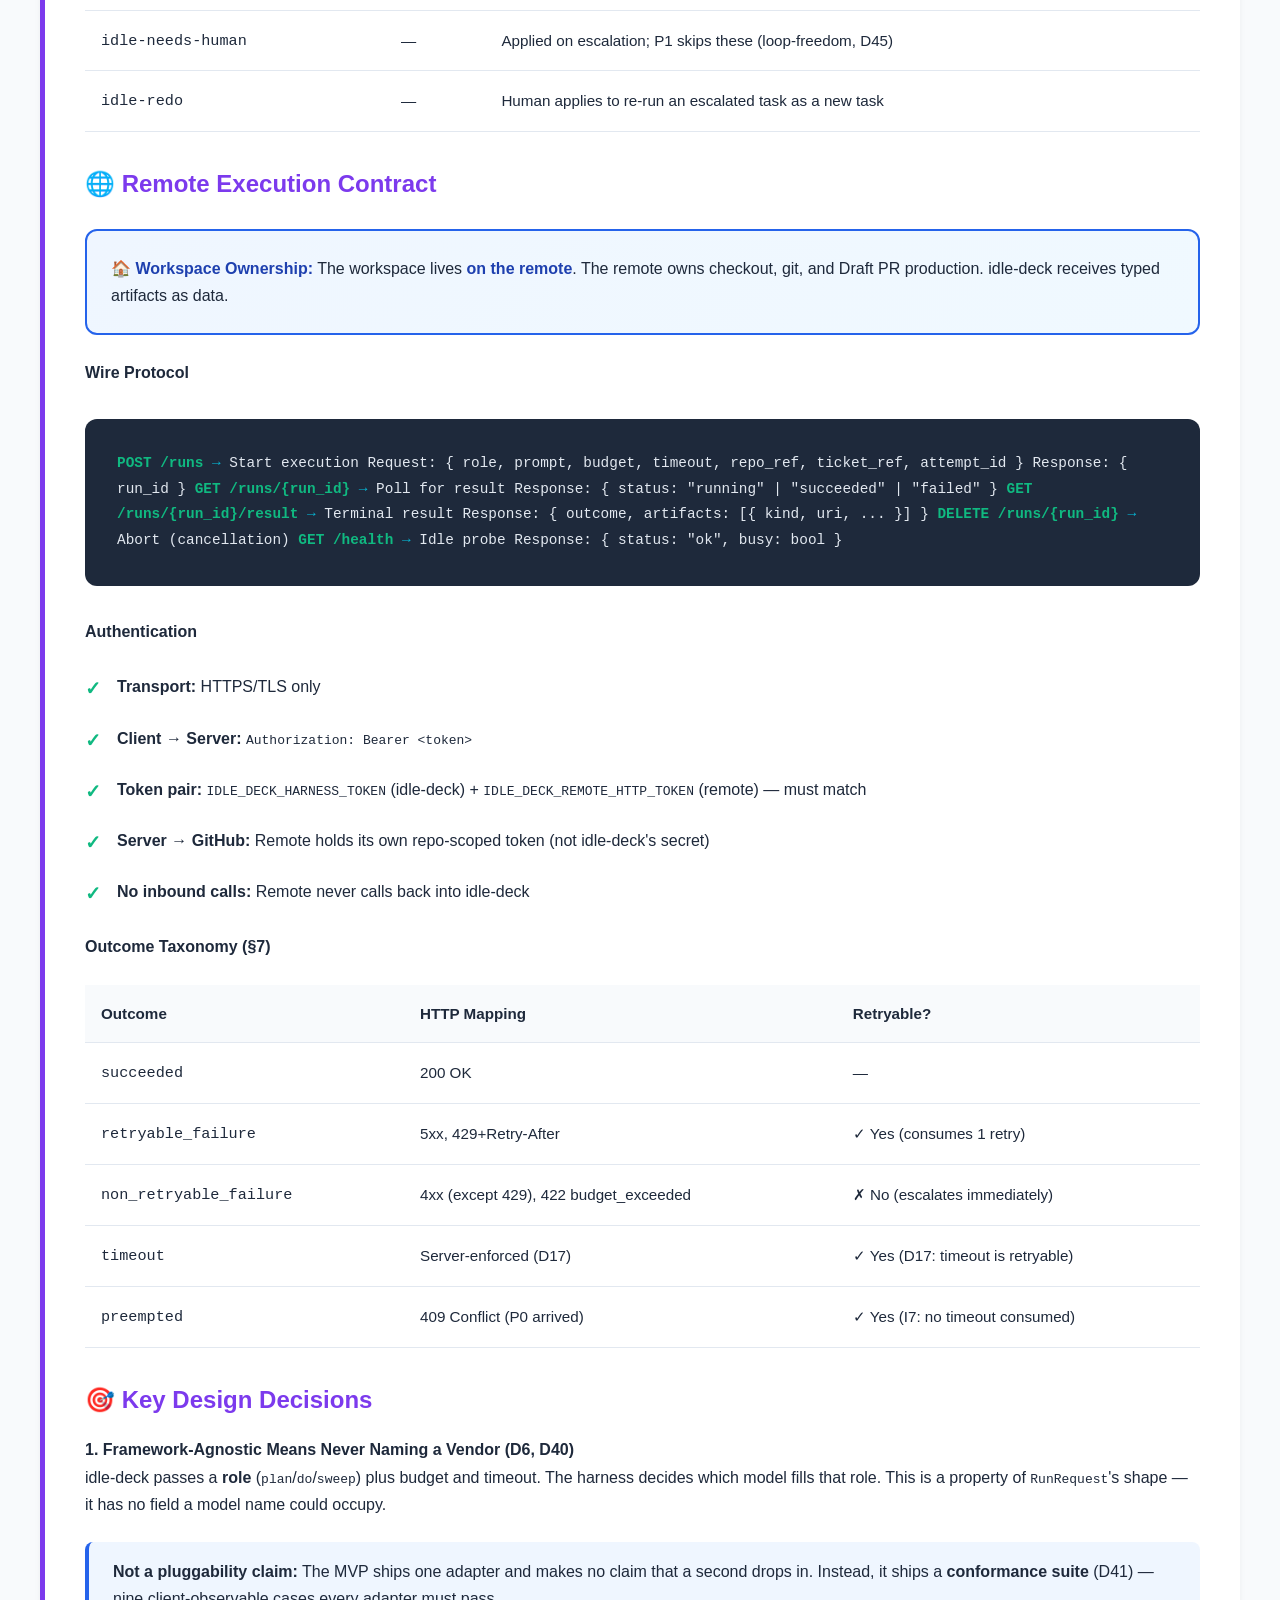
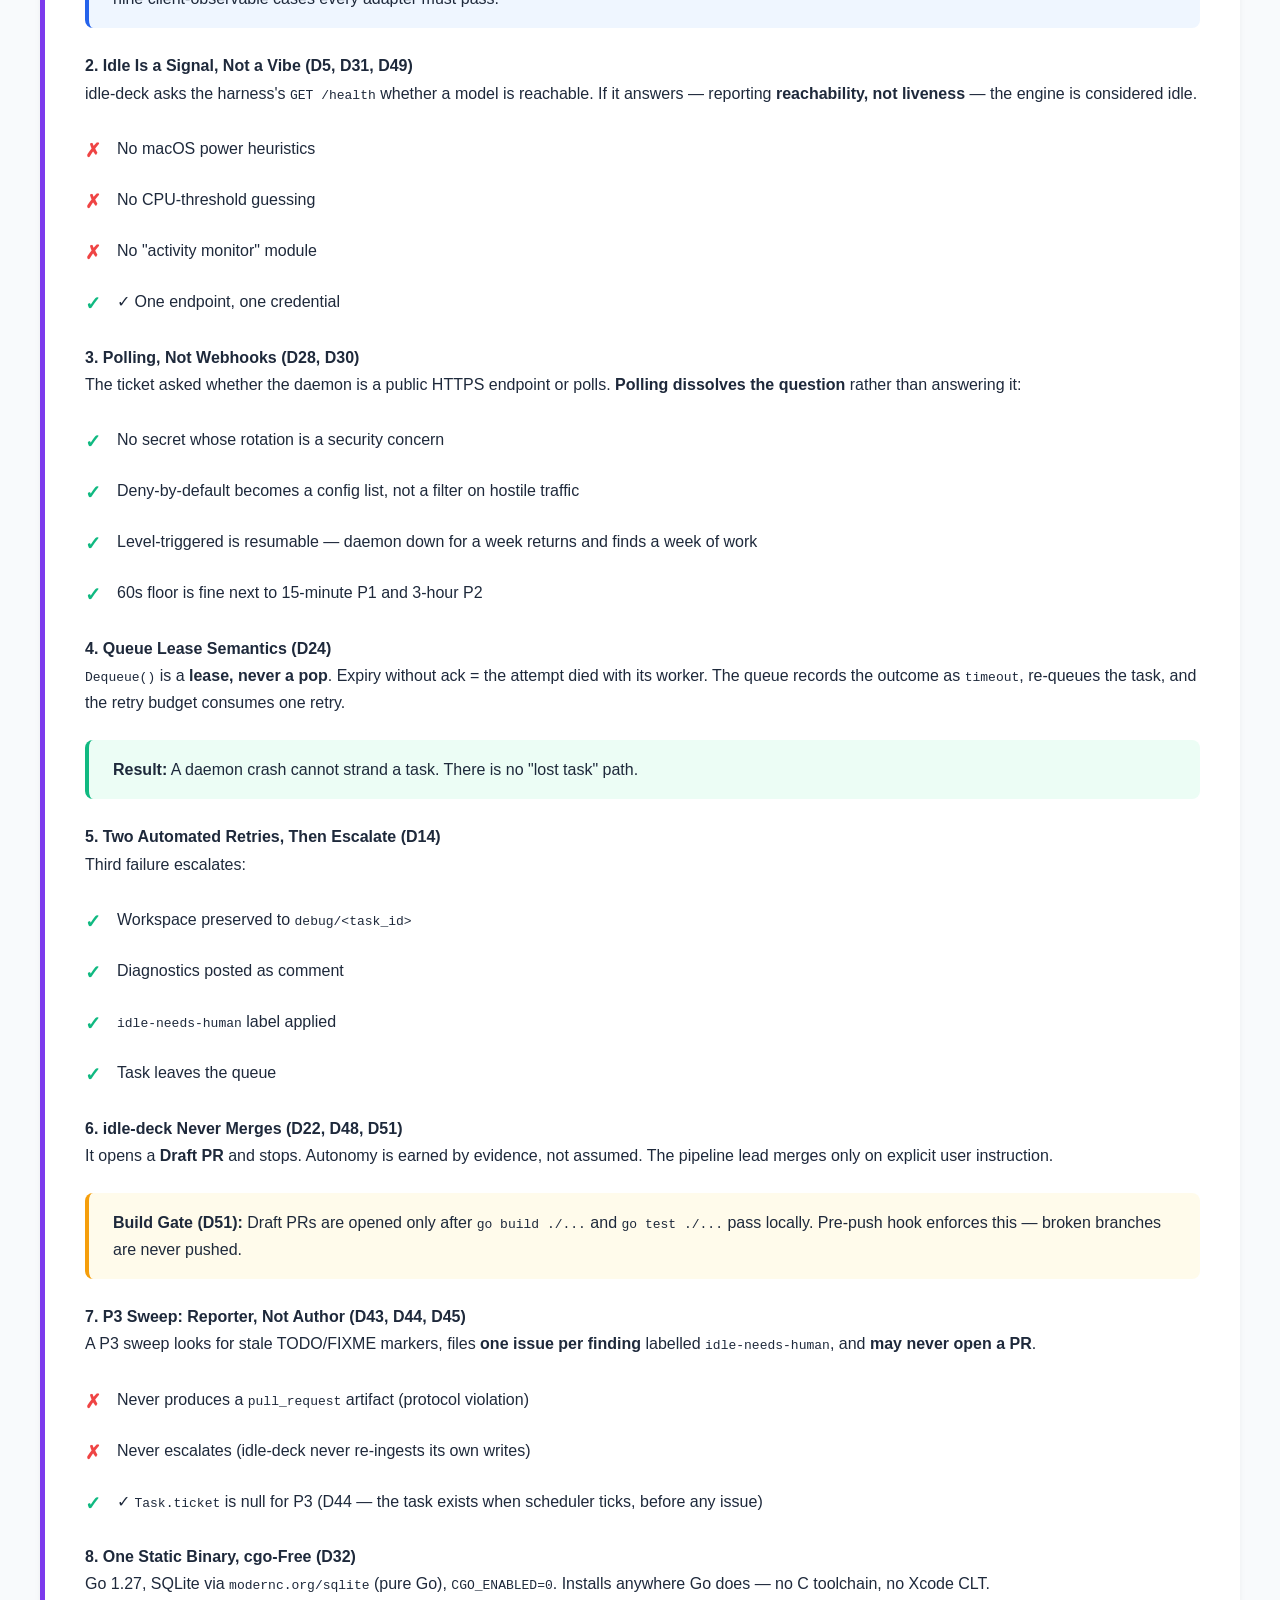
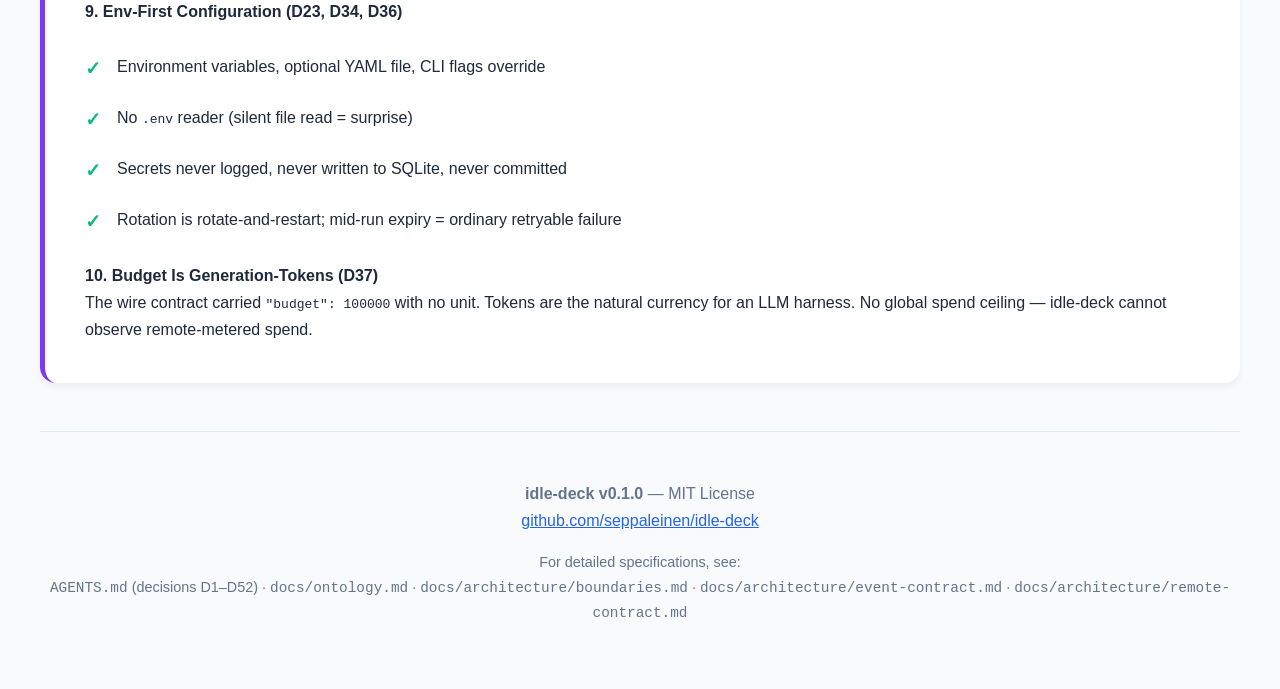
==== commit 8dc69a79: "test: update version assertion for v0.1.1" ====
--- a/EXPLANATION.html
+++ b/EXPLANATION.html
@@ -445,7 +445,7 @@
                 A modular, framework-agnostic Agent Control Plane that transforms synchronous developer workflows into an event-driven background pipeline
             </p>
             <div class="version-badge">
-                <strong>Version v0.1.0</strong> — Stable Release
+                <strong>Version v0.1.1</strong> — Stable Release
             </div>
         </header>
 
